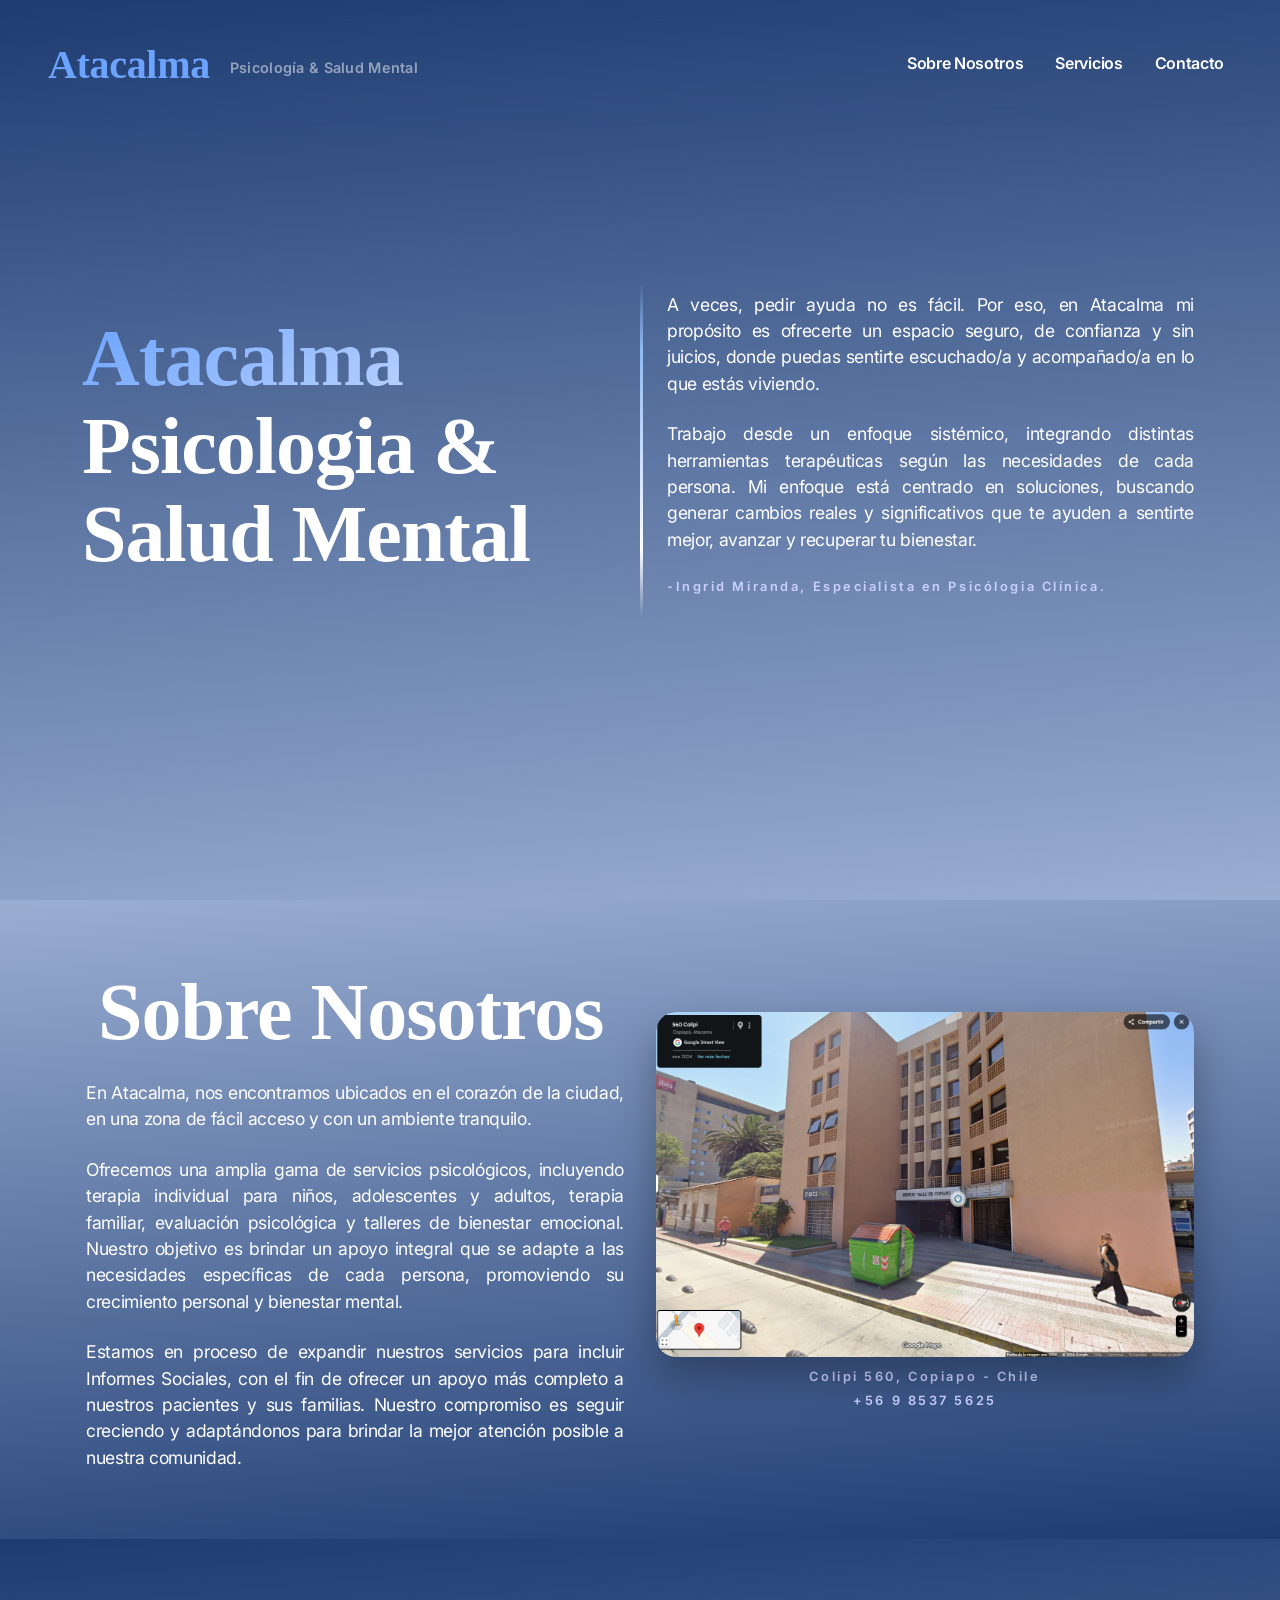
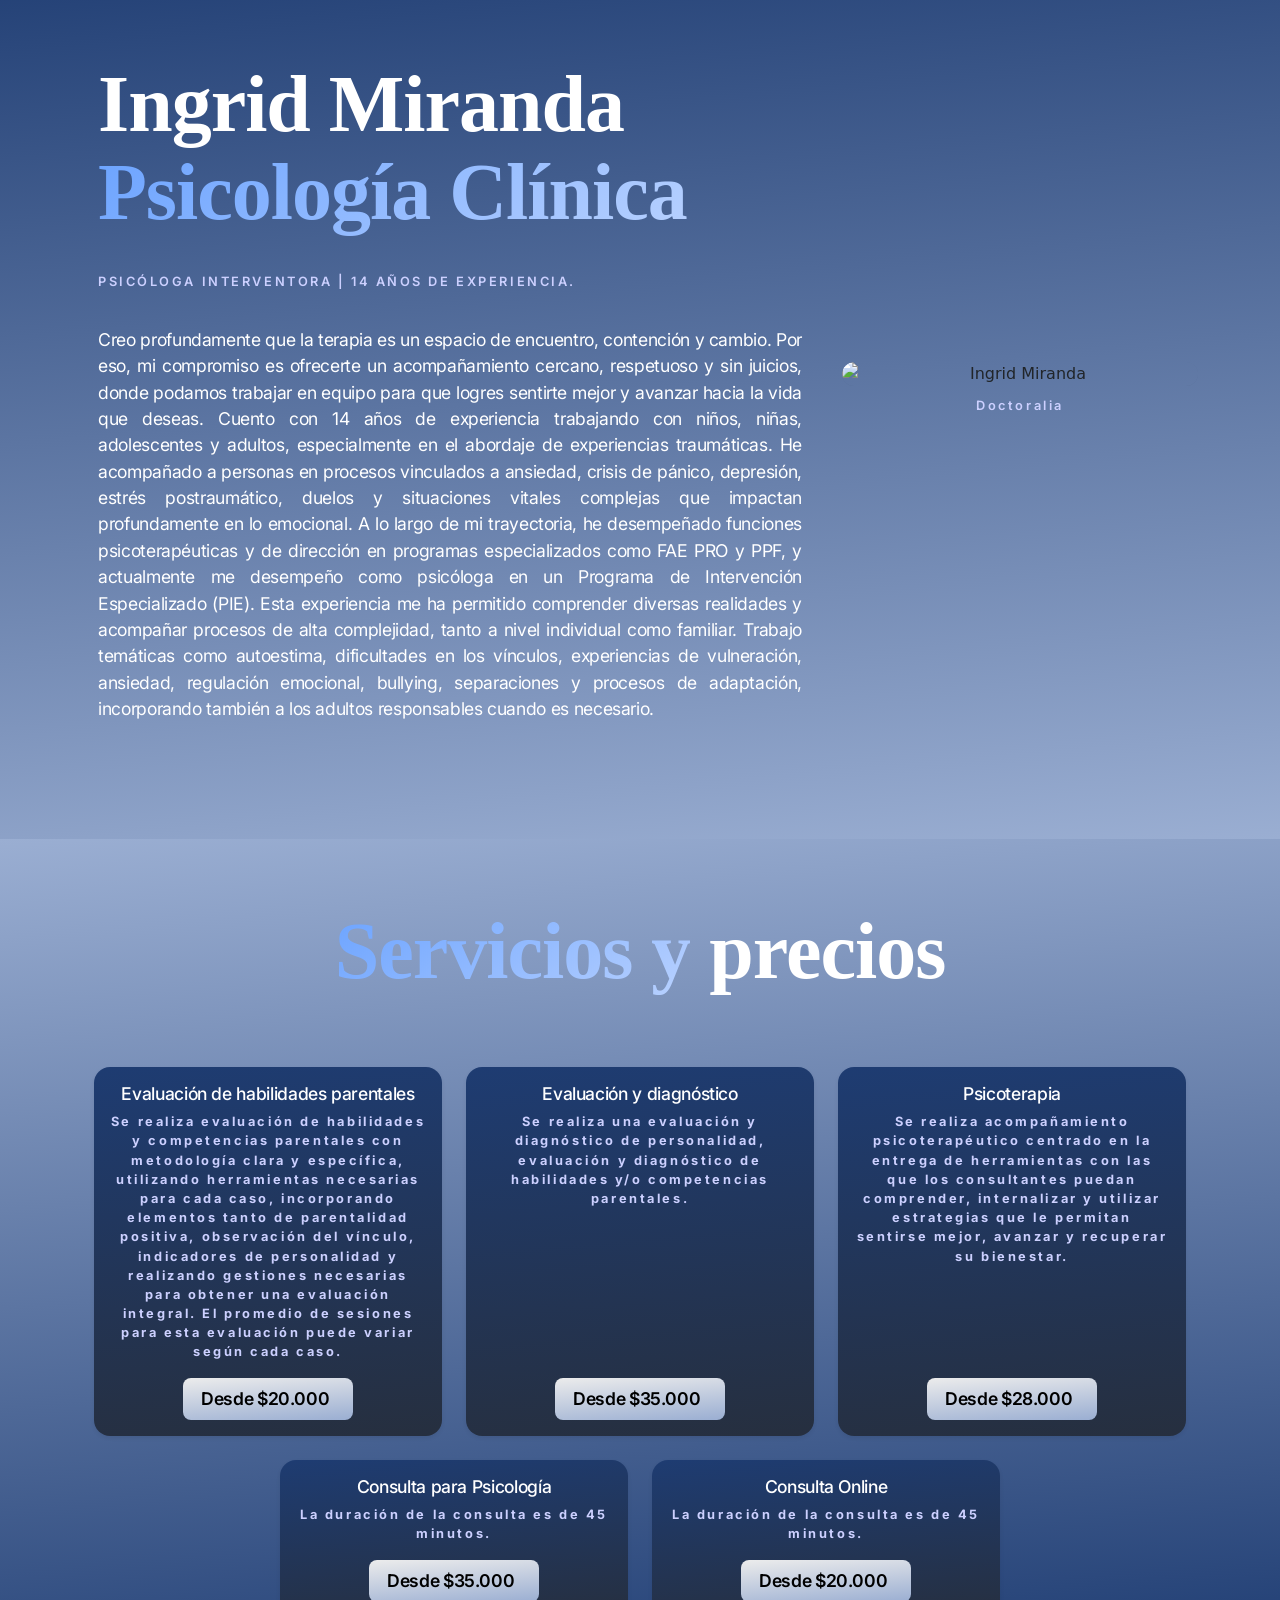
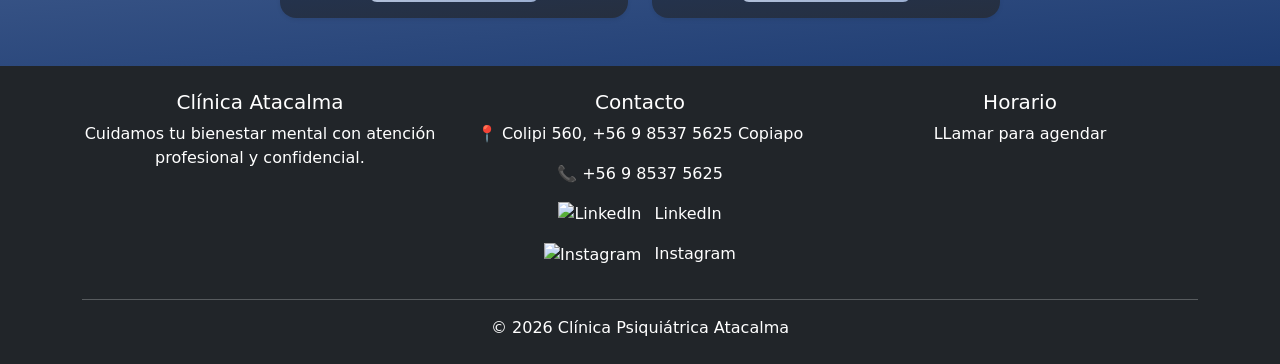
==== index.html @ 63f4000d "Conversion de cartas Las cartas se convirtieron a javascript(?)" ====
<!DOCTYPE html>
<html lang="es">
<head>
    <meta charset="UTF-8">
    <meta name="viewport" content="width=device-width, initial-scale=1.0">
    <title>Atacalma | Psicología & Informes Sociales</title> 

    <link href="https://fonts.googleapis.com/css2?family=Inter:wght@400;600&display=swap" rel="stylesheet">
    <link href="https://cdn.jsdelivr.net/npm/bootstrap@5.3.0/dist/css/bootstrap.min.css" rel="stylesheet">
    <link rel="stylesheet" href="assets/css/style.css">
    <link rel="icon" href="assets/img/snowflake_2744-fe0f.png" type="image/x-icon">

    <script defer src="https://cdn.jsdelivr.net/npm/bootstrap@5.3.8/dist/js/bootstrap.bundle.min.js" integrity="sha384-FKyoEForCGlyvwx9Hj09JcYn3nv7wiPVlz7YYwJrWVcXK/BmnVDxM+D2scQbITxI" crossorigin="anonymous"></script>
    <script defer src="assets/js/script.js"></script>

    <script defer src="assets/js/script_menu.js"></script>
    <script defer src="assets/js/script_cartas.js"></script>
    
</head>

<body id="fondo">

    <nav class="navbar navbar-expand-lg fondoAzulGradiente2 fixed-top">
        <a class="navbar-brand ps-5" href="#">Atacalma</a>
        <span class="navbar-text inter ps-1 text-white-50">Psicología & Salud Mental</span>
        
        <button class="me-2 navbar-toggler" type="button" id="menuToggle" aria-label="Toggle navigation">
            <span class="navbar-toggler-icon"></span>
        </button>
        
        <div class="collapse navbar-collapse" id="navbarNav">
            <ul class="navbar-nav ms-auto pe-5">
                <li class="nav-item">
                    <a class="nav-link ps-4" href="#sobre-nosotros">Sobre Nosotros</a>
                </li>
                <li class="nav-item">
                    <a class="nav-link ps-4" href="#servicios">Servicios</a>
                </li>
                <li class="nav-item">
                    <a class="nav-link ps-4" href="#Contacto">Contacto</a>
                </li>
            </ul>
        </div>
    </nav>

    <section class="pantalla1 fondoAzulGradiente1 py-5">
      <div class="container">
        <div class="row align-items-center justify-content-center">
          <div class="col-md-6 col-sm-12 text-md-start text-sm-center">
            <h1 class="titulo-principal text-white">
              <span>
                Atacalma
              </span>
                <br>Psicologia & <br>Salud Mental 
            </h1>
          </div>
          <div class="col-md-6 col-sm-12 text-white linea-gradiente border-white">

            <p class="descripcion  text-white text-justify p-1 mt-1">
              A veces, pedir ayuda no es fácil. Por eso, en Atacalma mi propósito es ofrecerte un espacio seguro, de confianza y sin juicios, donde puedas sentirte escuchado/a y acompañado/a en lo que estás viviendo. 
            </p>
            <p class="descripcion text-white text-justify p-1 mt-1">
              Trabajo desde un enfoque sistémico, integrando distintas herramientas terapéuticas según las necesidades de cada persona. Mi enfoque está centrado en soluciones, buscando generar cambios reales y significativos que te ayuden a sentirte mejor, avanzar y recuperar tu bienestar.
            </p> 
            <p class="subtitulo1 p-1 mt-1">-Ingrid Miranda, Especialista en Psicólogia Clínica.</p>
            
          </div>
        </div>
      </div>
    </section>

    <section class="pantalla2 py-5 fondoAzulGradiente3">
      <div class="container">
        <div class="row">

          <div class="col-md-6 col-sm-12 ">
            <div id="sobre-nosotros" class="titulo-principal text-white p-3 mt-1">
              Sobre Nosotros
            </div>
            <div class="">

              <p class="descripcion text-white  text-justify p-1 mt-1">
                En Atacalma, nos encontramos ubicados en el corazón de la ciudad, en una zona de fácil acceso y con un ambiente tranquilo. 
              </p>
              <p class="descripcion text-white text-justify p-1 mt-1">
                Ofrecemos una amplia gama de servicios psicológicos, incluyendo terapia individual para niños, adolescentes y adultos, terapia familiar, evaluación psicológica y talleres de bienestar emocional. Nuestro objetivo es brindar un apoyo integral que se adapte a las necesidades específicas de cada persona, promoviendo su crecimiento personal y bienestar mental.
              </p>
              <p class="descripcion text-white text-justify p-1 mt-1">
                Estamos en proceso de expandir nuestros servicios para incluir Informes Sociales, con el fin de ofrecer un apoyo más completo a nuestros pacientes y sus familias. Nuestro compromiso es seguir creciendo y adaptándonos para brindar la mejor atención posible a nuestra comunidad.
              </p>

            </div>
          </div>

          <div class="col-md-6 col-sm-12 text-center p-3 mt-5">
            <div class="foto-ubicacion">
              <a href="https://www.google.com/maps/place/Colipi+560,+Copiapo,+Chile/@-27.3662038,-70.3314192,17z/data=!3m1!4b1!4m5!3m4!1s0x967d9c8e7a9c9f5:0x6e7a2b8c8e7a9c9f5!8m2!3d-27.3662038!4d-70.3292305" target="_blank">
                <img src="assets/img/colipi 560.png"alt="Ubicacion" class="imagen-perfil">
              </a>
            </div>
            <a class="subtitulo1 mt-1 text-center col-md-12 col-sm-12 link1" href="https://www.google.com/maps/place/Colipi+560,+Copiapo,+Chile/@-27.3662038,-70.3314192,17z/data=!3m1!4b1!4m5!3m4!1s0x967d9c8e7a9c9f5:0x6e7a2b8c8e7a9c9f5!8m2!3d-27.3662038!4d-70.3292305" target="_blank">
              Colipi 560, Copiapo - Chile <span> 
                <br> +56 9 8537 5625
              </span> 
            </a>
          </div>

      </div>
    </section>

    <section class="pantalla1 fondoAzulGradiente1"> 
      <div class="container">
        <div class="row align-items-center"> 
          <div class="col-md-8 col-sm-12 text-white">
          <div class="titulo-principal p-3 mt-1">Ingrid Miranda <br> 
            <span>
              Psicología Clínica
            </span>
          </div>
          <div class="p-3 mt-1 subtitulo1 text-center text-md-start ">
            PSICÓLOGA INTERVENTORA | 14 AÑOS DE EXPERIENCIA.
          </div>
          <div class="descripcion p-3 mt-1">
            Creo profundamente que la terapia es un espacio de encuentro, contención y cambio. Por eso, mi compromiso es ofrecerte un acompañamiento cercano, respetuoso y sin juicios, donde podamos trabajar en equipo para que logres sentirte mejor y avanzar hacia la vida que deseas. Cuento con 14 años de experiencia trabajando con niños, niñas, adolescentes y adultos, especialmente en el abordaje de experiencias traumáticas. He acompañado a personas en procesos vinculados a ansiedad, crisis de pánico, depresión, estrés postraumático, duelos y situaciones vitales complejas que impactan profundamente en lo emocional. A lo largo de mi trayectoria, he desempeñado funciones psicoterapéuticas y de dirección en programas especializados como FAE PRO y PPF, y actualmente me desempeño como psicóloga en un Programa de Intervención Especializado (PIE). Esta experiencia me ha permitido comprender diversas realidades y acompañar procesos de alta complejidad, tanto a nivel individual como familiar. Trabajo temáticas como autoestima, dificultades en los vínculos, experiencias de vulneración, ansiedad, regulación emocional, bullying, separaciones y procesos de adaptación, incorporando también a los adultos responsables cuando es necesario.
          </div>
          </div>
          <div class="col-md-4 text-center">
            <div class="contenedor-perfil">
              <img src="https://s3.sa-east-1.amazonaws.com/doctoralia.cl/doctor/b41c29/b41c297869245422b85db57504081c59_large.jpg"alt="Ingrid Miranda" class="imagen-perfil">
              <div class="capa-texto">
              <p>Ps. Ingrid de los Angeles Miranda Araya </p>
              </div> 
            </div>
            <a class="subtitulo1 mt-1 text-center col-md-12 col-sm-12 link1" href="https://www.doctoralia.cl/ingrid-de-los-angeles-miranda-araya/psicologo/copiapo#news-section" target="_blank">
              Doctoralia <br>
            </a>

          </div>
        </div>
      </div>
    </section>

    <section class="pantalla2 fondoAzulGradiente3 py-5" id="servicios">
      <div class="container">
        <div class="row align-items-center justify-content-center">
          <div class="col-md-8">
            <h1 class="titulo-principal text-white text-center p-3 mt-1">
              <span>Servicios y </span> precios
            </h1>
          </div>
          
          <div class="row g-4 justify-content-center" id="contenedor-servicios">
              </div>

        </div>
      </div>
    </section>

    <footer class="bg-dark text-white py-4" id="Contacto">
        <div class="container text-center">
            <section class="row">

                <article class="col-md-4">
                    <h5>Clínica Atacalma</h5>
                    <p>Cuidamos tu bienestar mental con atención profesional y confidencial.</p>
                </article>

                <article class="col-md-4">
                    <h5>Contacto</h5>
                    <p>📍 Colipi 560, +56 9 8537 5625 Copiapo</p>
                    <p>📞 +56 9 8537 5625</p>
                    <p>
                      <a href="https://www.linkedin.com/in/ingrid-de-los-angeles-miranda-araya-99643632" target="_blank" style="text-decoration: none; color: white">
                          <img src="https://cdn-icons-png.flaticon.com/512/174/174857.png" alt="LinkedIn" width="20" height="20" class="me-2">
                        LinkedIn
                      </a>
                    </p>
                    <p>
                      <a href="https://www.instagram.com/atacalmasaludmental" target="_blank" style="text-decoration: none; color: white">
                          <img src="https://cdn-icons-png.flaticon.com/512/2111/2111463.png" alt="Instagram" width="20" height="20" class="me-2">
                        Instagram
                      </a>
                    </p>

                </article>

                <article class="col-md-4">
                    <h5>Horario</h5>
                    <p>LLamar para agendar</p>
                    
                </article>

            </section>

            <hr class="border-light">

            <section class="text-center">
                <p class="mb-0">&copy; 2026 Clínica Psiquiátrica Atacalma</p>
            </section>

        </div>
    </footer>
</body>
</html>
---- assets/css/style.css ----
/* ========================================================================== */
/* 1. SECCIONES PRINCIPALES                                                      */
/* ========================================================================== */
.pantalla1 {
    align-items: center;
    background-attachment: scroll; /* Cambia a scroll para que el fondo no quede fijo en móviles */
    background-position: center;
    background-size: cover;
    display: flex;
    justify-content: center;
    min-height: 100vh;
    padding: 0;
    position: relative;
    width: 100%;
}

.pantalla2 {
    align-items: normal;
    background-attachment: scroll; /* Cambia a scroll para que el fondo no quede fijo en móviles */
    background-position: center;
    background-size: cover;
    display: flex;
    height: auto;
    justify-content: center;
    padding: 0;
    position: relative;
    width: 100%;
}

body {
    margin: 0;
    width: 100%;
}

#fondo {
    background: linear-gradient(175deg, #1e3c72 0%, #9aaed2 100%) !important;
}

.inter {
    font-family: 'Inter', sans-serif;
}

.fondoAzulGradiente1 {
    background: linear-gradient(175deg, #1e3c72 0%, #9aaed2 100%) !important;
}

.fondoAzulGradiente2 {
    background-color: transparent !important;
    backdrop-filter: blur(10px);
}

.fondoAzulGradiente3 {
    background: linear-gradient(175deg, #9aaed2 0%, #1e3c72 100%) !important;
}

/* ========================================================================== */
/* 2. BARRA DE NAVEGACIÓN                                                        */
/* ========================================================================== */
.navbar {
    font-family: 'Inter', sans-serif;
    font-weight: 600; /* Para que se vea con ese grosor de la foto */
    letter-spacing: -0.02em;
    padding-bottom: 30px !important;
    padding-top: 30px !important;
    transition: all 0.3s ease;
}

/* Esta clase hará que la sombra aparezca */
.shadow-scroll {
    box-shadow: 0px 1px 2px 0px rgba(191, 191, 191, 0.692);
    left: 0;
    padding-bottom: 20px !important; /* Opcional: que se encoja un poquito al bajar */
    padding-top: 20px !important;
    right: 0;
    width: 100%;
}

/* 1. Cambia el color del nombre de la página (Brand) */
.navbar-brand {
    color: #6ba3ff !important; /* Un amarillo dorado, por ejemplo */
    font-family: "Playfair Display", serif !important;
    font-size: 2.5rem !important;
    font-weight: bold !important;
    margin-bottom: 0;
    padding-bottom: 0;
}

.navbar-text {
    font-size: 0.9rem; /* Ajustamos el tamaño para que no compita con el logo */
    letter-spacing: 0.02em;
    margin-top: 10px; /* Opcional: un poquito de margen arriba si Atacalma es muy alta */
}

/* 2. Cambia el color de los enlaces del menú */
.navbar .nav-link {
    color: #ffffff !important; /* Blanco */
}

/* 3. ¡Extra! Cambia el color cuando pasas el mouse (Hover) */
.navbar .nav-link:hover {
    color: #ccd0ff !important;
    text-decoration: underline;
}

/* ========================================================================== */
/* 3. TIPOGRAFÍA Y TEXTOS                                                     */
/* ========================================================================== */
.subtitulo1 {
    border-radius: 8px;
    color: #ccd0ff;
    font-family: 'Inter', sans-serif;
    font-size: 0.8rem;
    font-weight: 600; /* Para que se vea con ese grosor de la foto */
    letter-spacing: 0.2em;
}

.subtitulo2 {
    border-radius: 8px;
    color: #333333;
    font-family: 'Inter', sans-serif;
    font-size: 0.8rem;
    font-weight: 600; /* Para que se vea con ese grosor de la foto */
    hyphens: auto;
    letter-spacing: -0.02em;
    margin-bottom: 10px;
}

.titulo-principal {
    border-radius: 8px;
    font-family: 'Playfair Display', serif; /* Una letra con "patitas" (Serif) elegante */
    font-size: 5rem;
    font-weight: 700;
    letter-spacing: -1px;
    line-height: 1.1;
}

.titulo-principal span {
    background: linear-gradient(145deg, #6ba3ff 0%, #b8d1ff 100%);
    -webkit-background-clip: text;
    background-clip: text;
    color: transparent;
    display: inline-block;
}

.titulo1 {
    color: #1e3c72;
    font-family: 'Playfair Display', serif;
    font-size: 3rem;
    font-weight: 700;
    text-align: center;
}

.descripcion {
    border-radius: 8px;
    font-family: 'Inter', sans-serif;
    font-size: 1.1rem;
    hyphens: auto;
    letter-spacing: -0.02em;
    max-width: 800px; /* Para que el texto no se estire demasiado */
    text-align: justify;
}

/* ========================================================================== */
/* 4. BOTONES                                                                    */
/* ========================================================================== */
.btn-primario {
    background-color: #00adef !important;
    border: none !important;
    border-radius: 8px !important;
    color: white !important;
    font-family: 'Inter', sans-serif;
    font-weight: 600 !important;
    padding: 12px 30px !important;
}

.btn-contorno {
    background: transparent !important;
    border: 2px solid #00adef !important;
    border-radius: 8px !important;
    color: white !important;
    font-family: 'Inter', sans-serif;
    padding: 10px 30px !important;
}

/* ========================================================================== */
/* 5. TARJETA / PERFIL DE IMAGEN                                                  */
/* ========================================================================== */
/* Para el efecto de la imagen de perfil */
/* 1. El contenedor debe ser relativo y del mismo tamaño que la imagen */
.contenedor-perfil {
    border-radius: 20px; /* Debe coincidir con el redondeado de tu imagen-perfil */
    display: inline-block; /* Para que la caja no sea más ancha que la foto */
    margin: 0 auto; /* Centra el contenedor en la columna */
    max-width: 100%; /* Ajusta este valor al tamaño que quieras que tenga la foto */
    overflow: hidden;
    position: relative;
    width: 100%;
}

.foto-ubicacion {
    border-radius: 20px; /* Debe coincidir con el redondeado de tu imagen-perfil */
    box-shadow: 0 20px 40px rgba(0, 0, 0, 0.3);
    display: inline-block; /* Para que la caja no sea más ancha que la foto */
    margin: 0 auto; /* Centra el contenedor en la columna */
    max-width: 100%; /* Ajusta este valor al tamaño que quieras que tenga la foto */
    overflow: hidden;
    position: relative;
    width: 100%;
}

/* 3. La imagen con bordes redondeados */
.imagen-perfil {
    border-radius: 20px;
    box-shadow: 0 20px 40px rgba(0, 0, 0, 0.3);
    display: block;
    max-height: 100%; /* Ajusta al tamaño de la columna */
    max-width: 100%; /* Ajusta al tamaño de la columna */
    transition: transform 0.5s ease; /* Opcional: para un efecto de zoom */
}

/* 2. La capa del texto (oscura y centrada) */
.capa-texto {
    align-items: center;
    background: rgba(30, 60, 114, 0.8); /* Un azul que combine con tu degradado */
    box-sizing: border-box;
    color: white;
    display: flex;
    justify-content: center;
    left: 0;
    max-height: 100%;
    max-width: 100%;
    opacity: 0; /* Empieza invisible */
    padding: 30px;
    position: absolute;
    text-align: center;
    top: 0;
    transition: opacity 0.3s ease; /* Hace que aparezca suavemente */
}

/* 3. ¡EL MOMENTO DEL HOVER! */
.contenedor-perfil:hover .capa-texto {
    opacity: 1; /* Se vuelve visible al pasar el mouse */
}

/* Opcional: que la imagen se agrande un poquito al tocarla */
.contenedor-perfil:hover .imagen-perfil {
    transform: scale(1.1);
}

/* ========================================================================== */
/* 6. LÍNEAS Y DETALLES DECORATIVOS                                              */
/* ========================================================================== */
/* Personalizamos la barra vertical linea 54 */
.border-start {
    border-left: 2px solid rgba(255, 255, 255, 0.5) !important; /* Esto controla que la línea no sea tan alta como toda la sección */
    margin-bottom: 10px; /* Añadimos un margen arriba y abajo para que no toque los bordes del texto */
    margin-top: 10px;
}

.linea-gradiente {
    border-left: none;
}

/* ========================================================================== */
/* 7. ESTILOS RESPONSIVOS - TABLET / DESKTOP                                     */
/* ========================================================================== */
@media (min-width: 768px) {
    /* 2. Aplicamos el degradado como fuente de la imagen del borde */
    .linea-gradiente {
        border-image-source: linear-gradient(to bottom, transparent 0%, #8ebaf3 20%, #ffffff 80%, transparent 100%);
        border-image-slice: 1; /* 3. Esto es obligatorio para que el degradado se vea */
        border-left: 3px solid;
        padding-left: 20px; /* Espacio entre la línea y el párrafo */
    }
}

.navbar-toggler-icon {
    filter: invert(1);
}

/* ========================================================================== */
/* 8. ESTILOS RESPONSIVOS - MÓVILES                                              */
/* ========================================================================== */
@media (max-width: 768px) {
    body {
        padding-top: 110px; /* Más espacio para navbar si se agranda en móvil */
    }

    .contenedor-perfil {
        margin-bottom: 30px;
        width: 100%;
    }

    .descripcion {
        border-radius: 8px;
        font-family: 'Inter', sans-serif;
        padding: 20px;
    }

    .navbar-brand {
        padding-left: 1rem !important; /* Reduce aún más el logo en móviles */
    }

    .navbar-nav {
        text-align: center;
    }

    .navbar-text {
        display: none; /* Oculta el texto del navbar en móviles para más espacio */
    }

    .pantalla1 {
        align-items: stretch;
        display: flex;
        flex-direction: column; /* Apila contenido en vertical en móviles */
        min-height: auto; /* Quita el alto fijo para que el contenido se adapte */
        padding: 0;
    }

    .titulo-principal {
        font-size: 4.5rem; /* Reduce el tamaño del título principal en móviles */
        line-height: 1.2;
        text-align: center;
    }

    .link1 {
        text-decoration: underline !important; /* Forzamos el subrayado */
        text-underline-offset: 2px; /* Opcional: separa un poquito la línea del texto para que se vea más limpio */
    }
}

#sobre-nosotros {
    scroll-margin-top: 30vh;
}

#servicios {
    scroll-margin-top: 10vh;
}

.card {
    background: linear-gradient(175deg, #1e3c72 0%, #262f3f 100%) !important;
}

.preciofondo {
    background: linear-gradient(175deg, #ececec 0%, #9aaed2 100%) !important;
    border: none !important;
    border-radius: 8px !important;
    color: rgb(0, 0, 0) !important;
    font-family: 'Inter', sans-serif;
    font-weight: 600 !important;
    height: auto;
    padding: 8px 18px !important;
    width: 170px;
}

.link1 {
    color: #ccd0ff; /* O el color que prefieras para tus subtítulos */
    text-decoration: none; /* Esto quita la línea de abajo */
    transition: 0.3s;
}

.link1:hover {
    color: #ffffff; /* Se ilumina cuando pasas el mouse */
    text-decoration: underline; /* Aparece la línea solo al tocarlo */
}
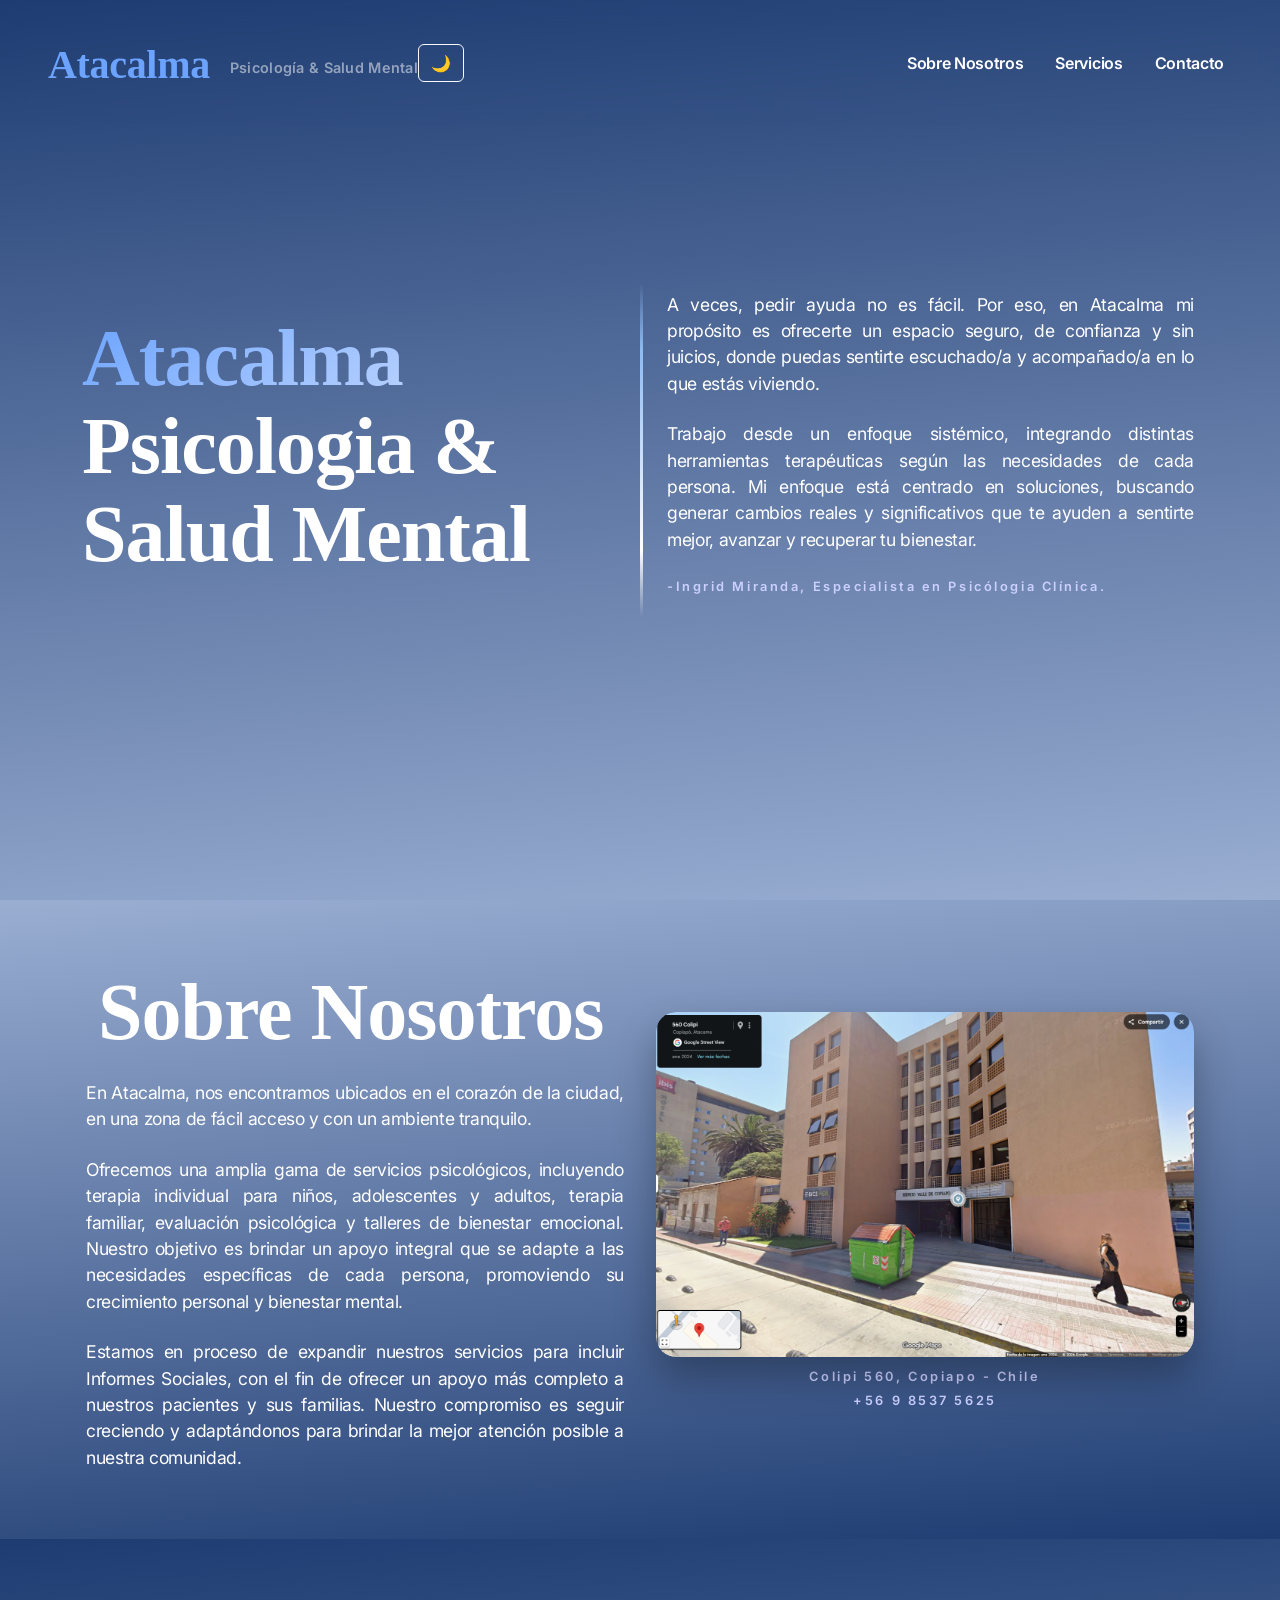
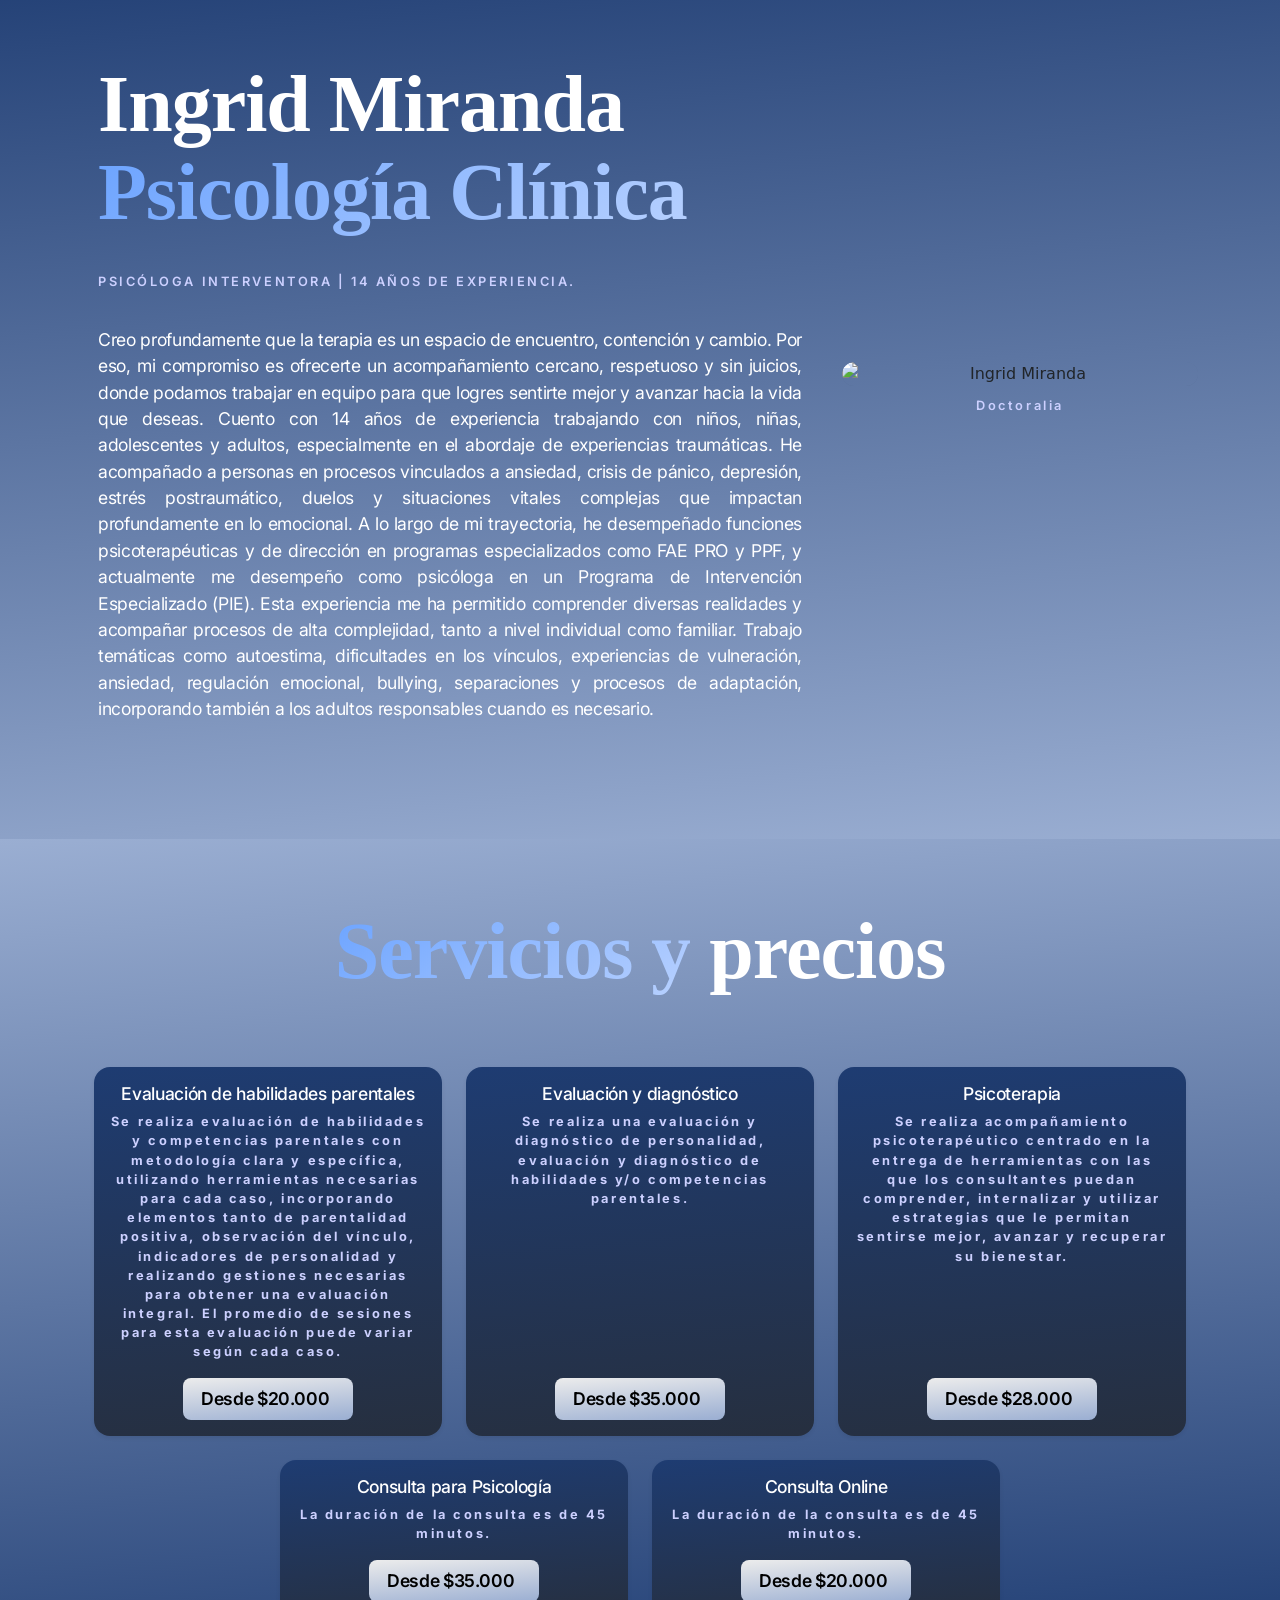
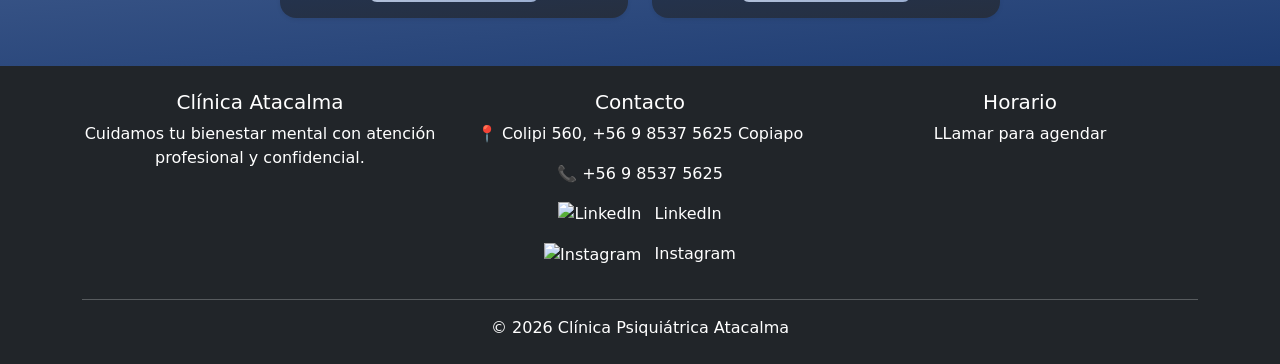
==== commit 36500a17: "Se añadio el modo oscuro Se añadio el modo oscuro agregando un boton en el header, hay que ordenarlo" ====
--- a/index.html
+++ b/index.html
@@ -15,7 +15,7 @@
 
     <script defer src="assets/js/script_menu.js"></script>
     <script defer src="assets/js/script_cartas.js"></script>
-    
+    <script defer src="assets/js/script_tema.js"></script>
 </head>
 
 <body id="fondo">
@@ -24,6 +24,10 @@
         <a class="navbar-brand ps-5" href="#">Atacalma</a>
         <span class="navbar-text inter ps-1 text-white-50">Psicología & Salud Mental</span>
         
+        <button id="themeToggle" class="btn btn-outline-light ms-auto me-2" aria-label="Cambiar modo de color">
+            <span id="themeIcon">🌙</span>
+        </button>
+
         <button class="me-2 navbar-toggler" type="button" id="menuToggle" aria-label="Toggle navigation">
             <span class="navbar-toggler-icon"></span>
         </button>
--- a/assets/css/style.css
+++ b/assets/css/style.css
@@ -364,5 +364,31 @@
     text-decoration: underline; /* Aparece la línea solo al tocarlo */
 }
 
-
-
+/* ==========================================
+   AJUSTES ESPECÍFICOS PARA MODO OSCURO
+   ========================================== */
+
+/* 1. El fondo principal del sitio (id="fondo") */
+body.dark-mode #fondo {
+    /* Cambiamos a un gradiente de azul medianoche a gris oscuro */
+    background: linear-gradient(175deg, #0f172a 0%, #1e293b 100%) !important;
+}
+
+/* 2. El primer gradiente secundario */
+body.dark-mode .fondoAzulGradiente1 {
+    background: linear-gradient(175deg, #0f172a 0%, #1e293b 100%) !important;
+}
+
+/* 3. La barra de navegación (Navbar)
+   Como es transparente, le añadimos un fondo oscuro sutil con opacidad (rgba) 
+   para que los textos sigan siendo legibles cuando hagas scroll sobre el contenido */
+body.dark-mode .fondoAzulGradiente2 {
+    background-color: rgba(15, 23, 42, 0.75) !important;
+    backdrop-filter: blur(10px);
+}
+
+/* 4. El gradiente invertido (Sección de Servicios y precios) */
+body.dark-mode .fondoAzulGradiente3 {
+    /* Invertimos los mismos tonos oscuros para mantener la coherencia */
+    background: linear-gradient(175deg, #1e293b 0%, #0f172a 100%) !important;
+}
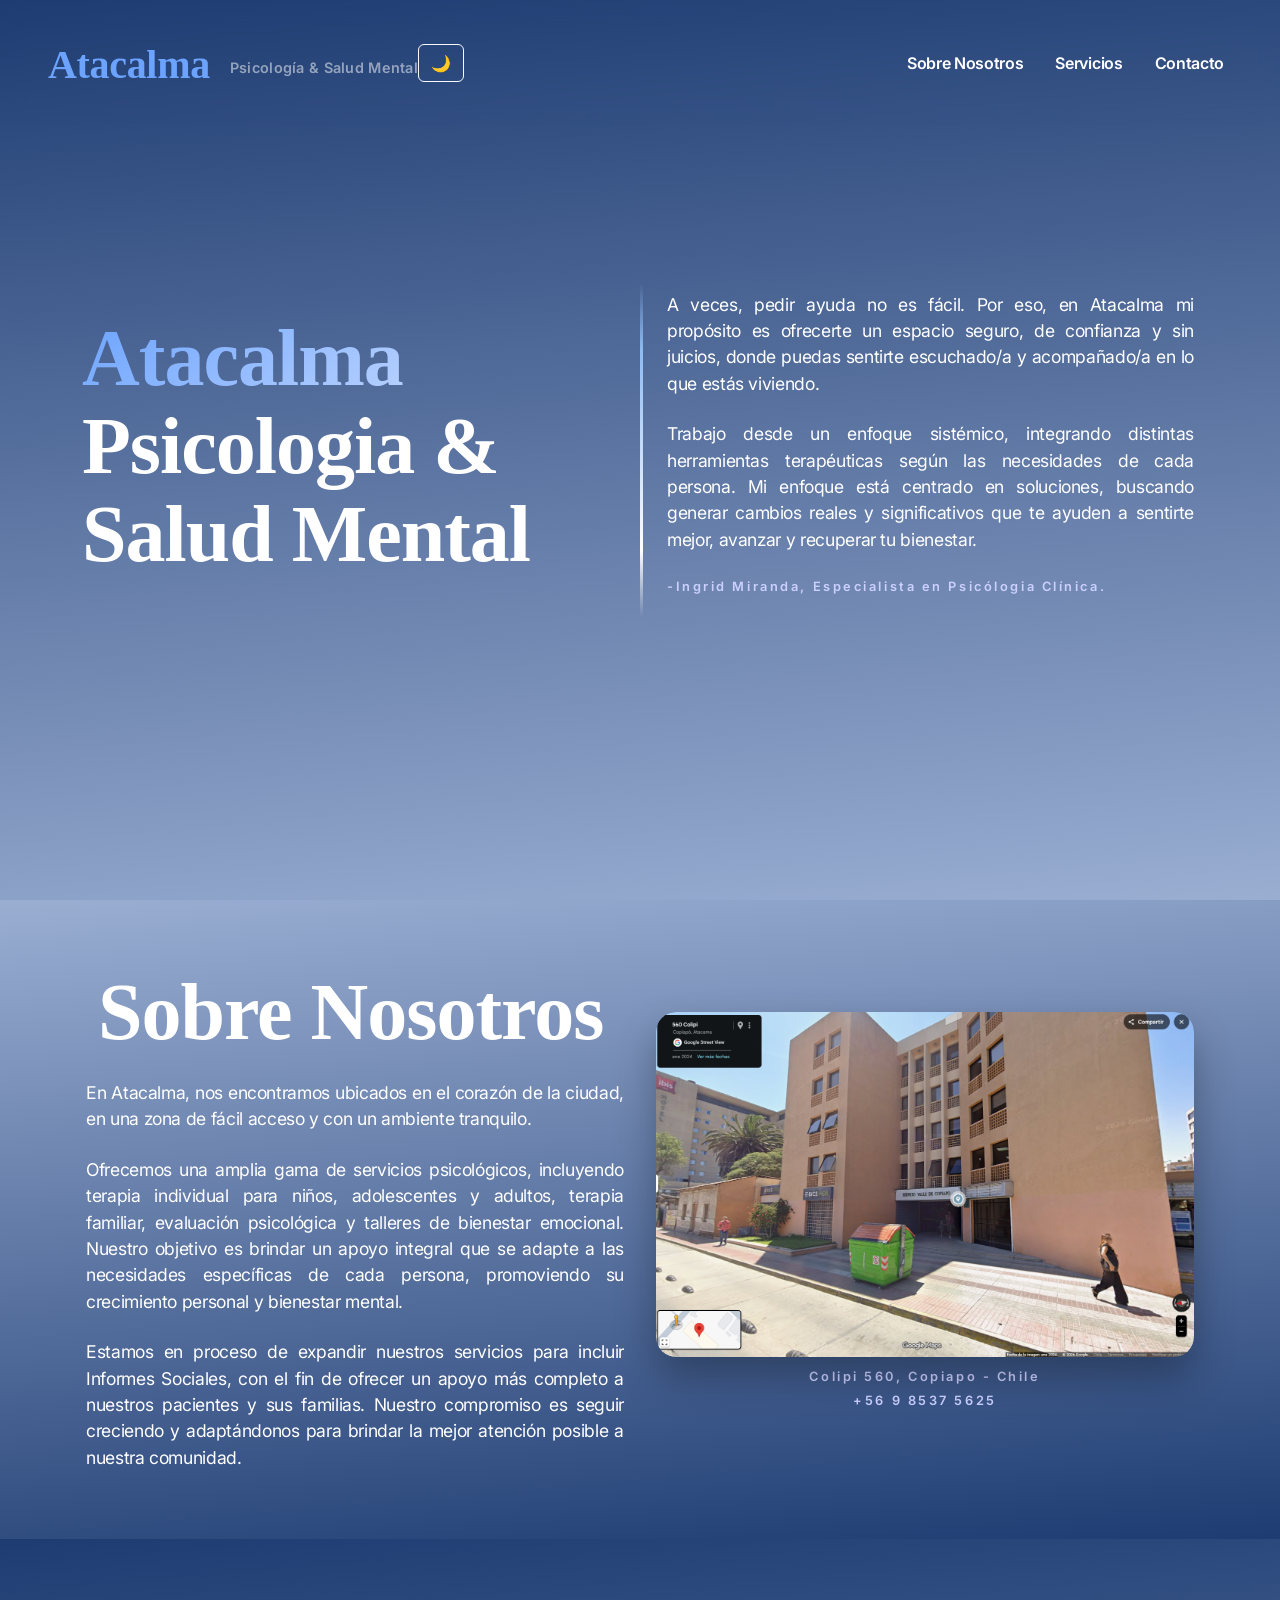
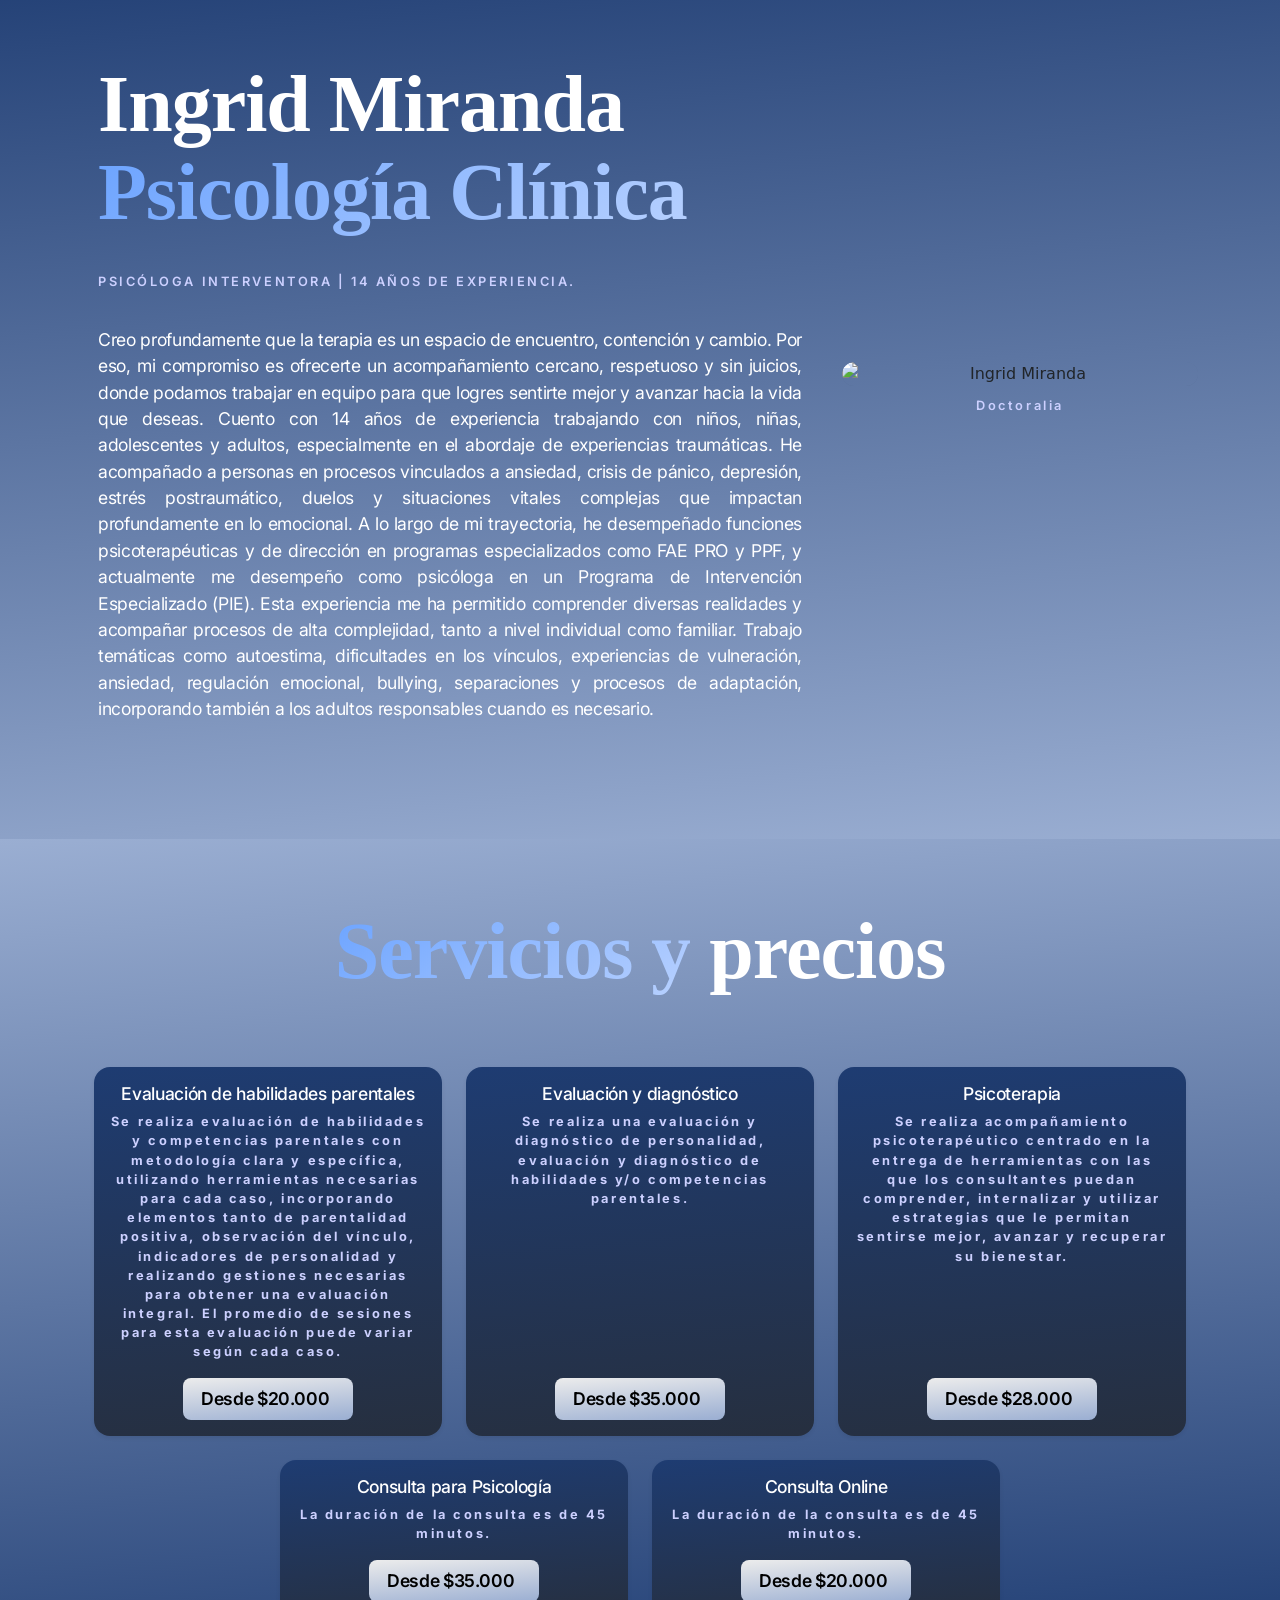
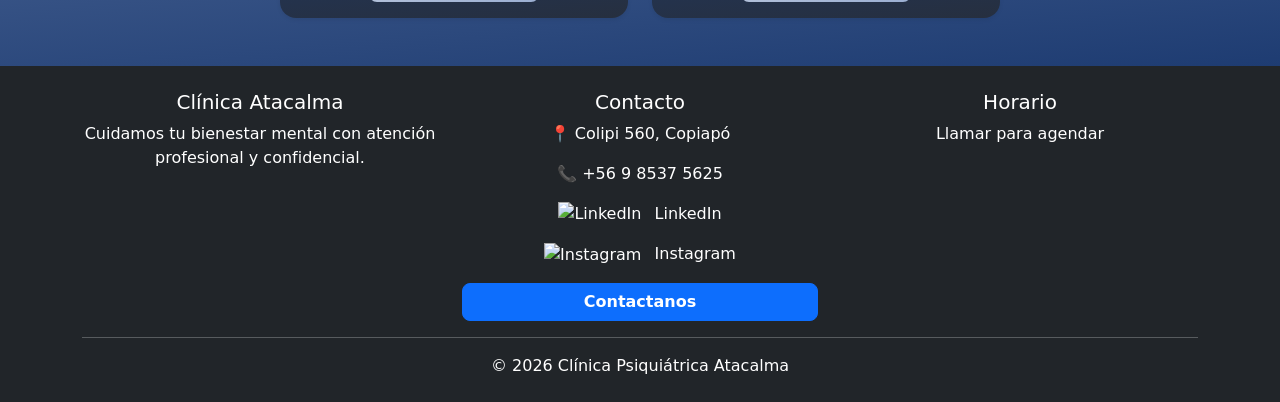
==== commit ed611614: "Se agrego formulario para contacto Se creo un boton en contactos que muestra una ventana para ingres" ====
--- a/index.html
+++ b/index.html
@@ -16,6 +16,7 @@
     <script defer src="assets/js/script_menu.js"></script>
     <script defer src="assets/js/script_cartas.js"></script>
     <script defer src="assets/js/script_tema.js"></script>
+    <script defer src="assets/js/script_contacto_ventana.js"></script>
 </head>
 
 <body id="fondo">
@@ -171,27 +172,28 @@
 
                 <article class="col-md-4">
                     <h5>Contacto</h5>
-                    <p>📍 Colipi 560, +56 9 8537 5625 Copiapo</p>
+                    <p>📍 Colipi 560, Copiapó</p>
                     <p>📞 +56 9 8537 5625</p>
                     <p>
-                      <a href="https://www.linkedin.com/in/ingrid-de-los-angeles-miranda-araya-99643632" target="_blank" style="text-decoration: none; color: white">
-                          <img src="https://cdn-icons-png.flaticon.com/512/174/174857.png" alt="LinkedIn" width="20" height="20" class="me-2">
-                        LinkedIn
-                      </a>
+                        <a href="https://www.linkedin.com/in/ingrid-de-los-angeles-miranda-araya-99643632" target="_blank" style="text-decoration: none; color: white">
+                            <img src="https://cdn-icons-png.flaticon.com/512/174/174857.png" alt="LinkedIn" width="20" height="20" class="me-2">
+                            LinkedIn
+                        </a>
                     </p>
-                    <p>
-                      <a href="https://www.instagram.com/atacalmasaludmental" target="_blank" style="text-decoration: none; color: white">
-                          <img src="https://cdn-icons-png.flaticon.com/512/2111/2111463.png" alt="Instagram" width="20" height="20" class="me-2">
-                        Instagram
-                      </a>
+                    <p class="mb-3"> <a href="https://www.instagram.com/atacalmasaludmental" target="_blank" style="text-decoration: none; color: white">
+                            <img src="https://cdn-icons-png.flaticon.com/512/2111/2111463.png" alt="Instagram" width="20" height="20" class="me-2">
+                            Instagram
+                        </a>
                     </p>
 
+                    <button id="btnAbrirContacto" class="btn btn-primary w-100 rounded-3 fw-bold">
+                        Contactanos
+                    </button>
                 </article>
 
                 <article class="col-md-4">
                     <h5>Horario</h5>
-                    <p>LLamar para agendar</p>
-                    
+                    <p>Llamar para agendar</p>
                 </article>
 
             </section>
@@ -201,8 +203,6 @@
             <section class="text-center">
                 <p class="mb-0">&copy; 2026 Clínica Psiquiátrica Atacalma</p>
             </section>
-
-        </div>
-    </footer>
-</body>
+        </div>
+    </footer></body>
 </html>
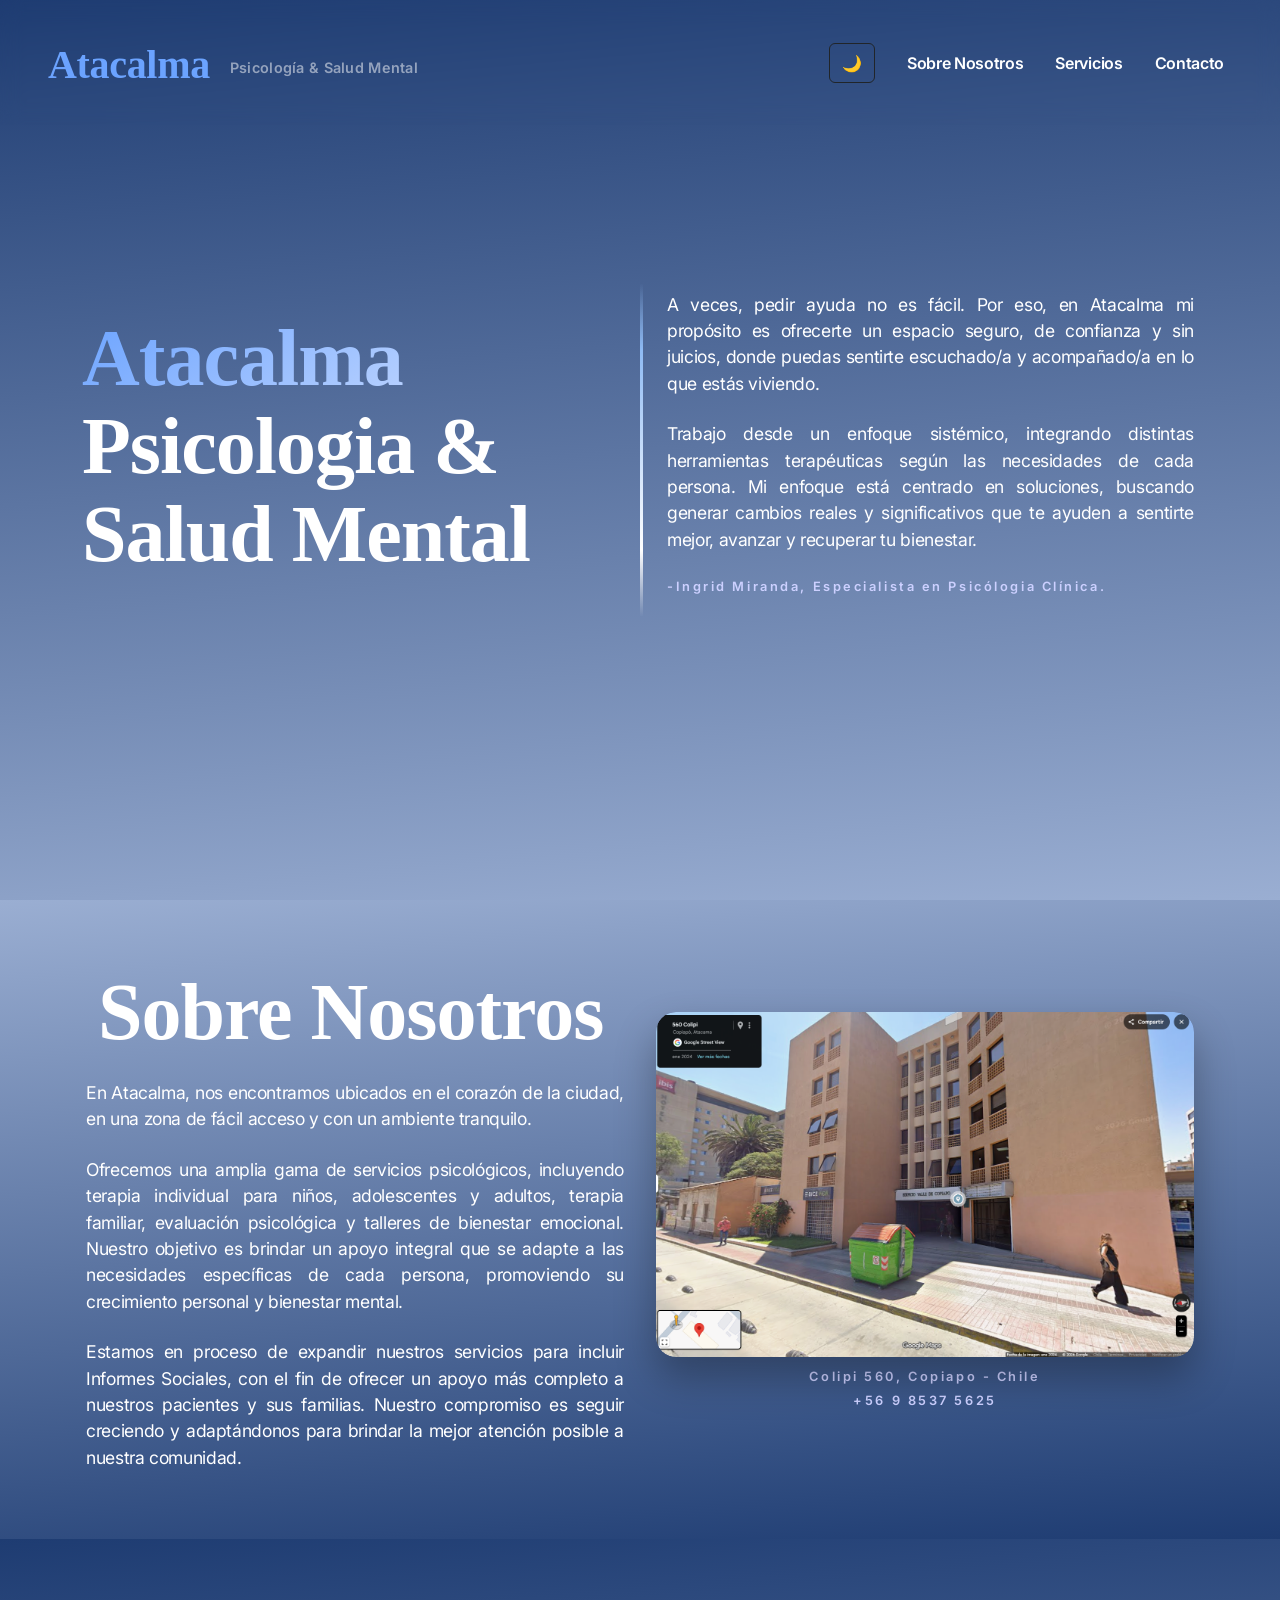
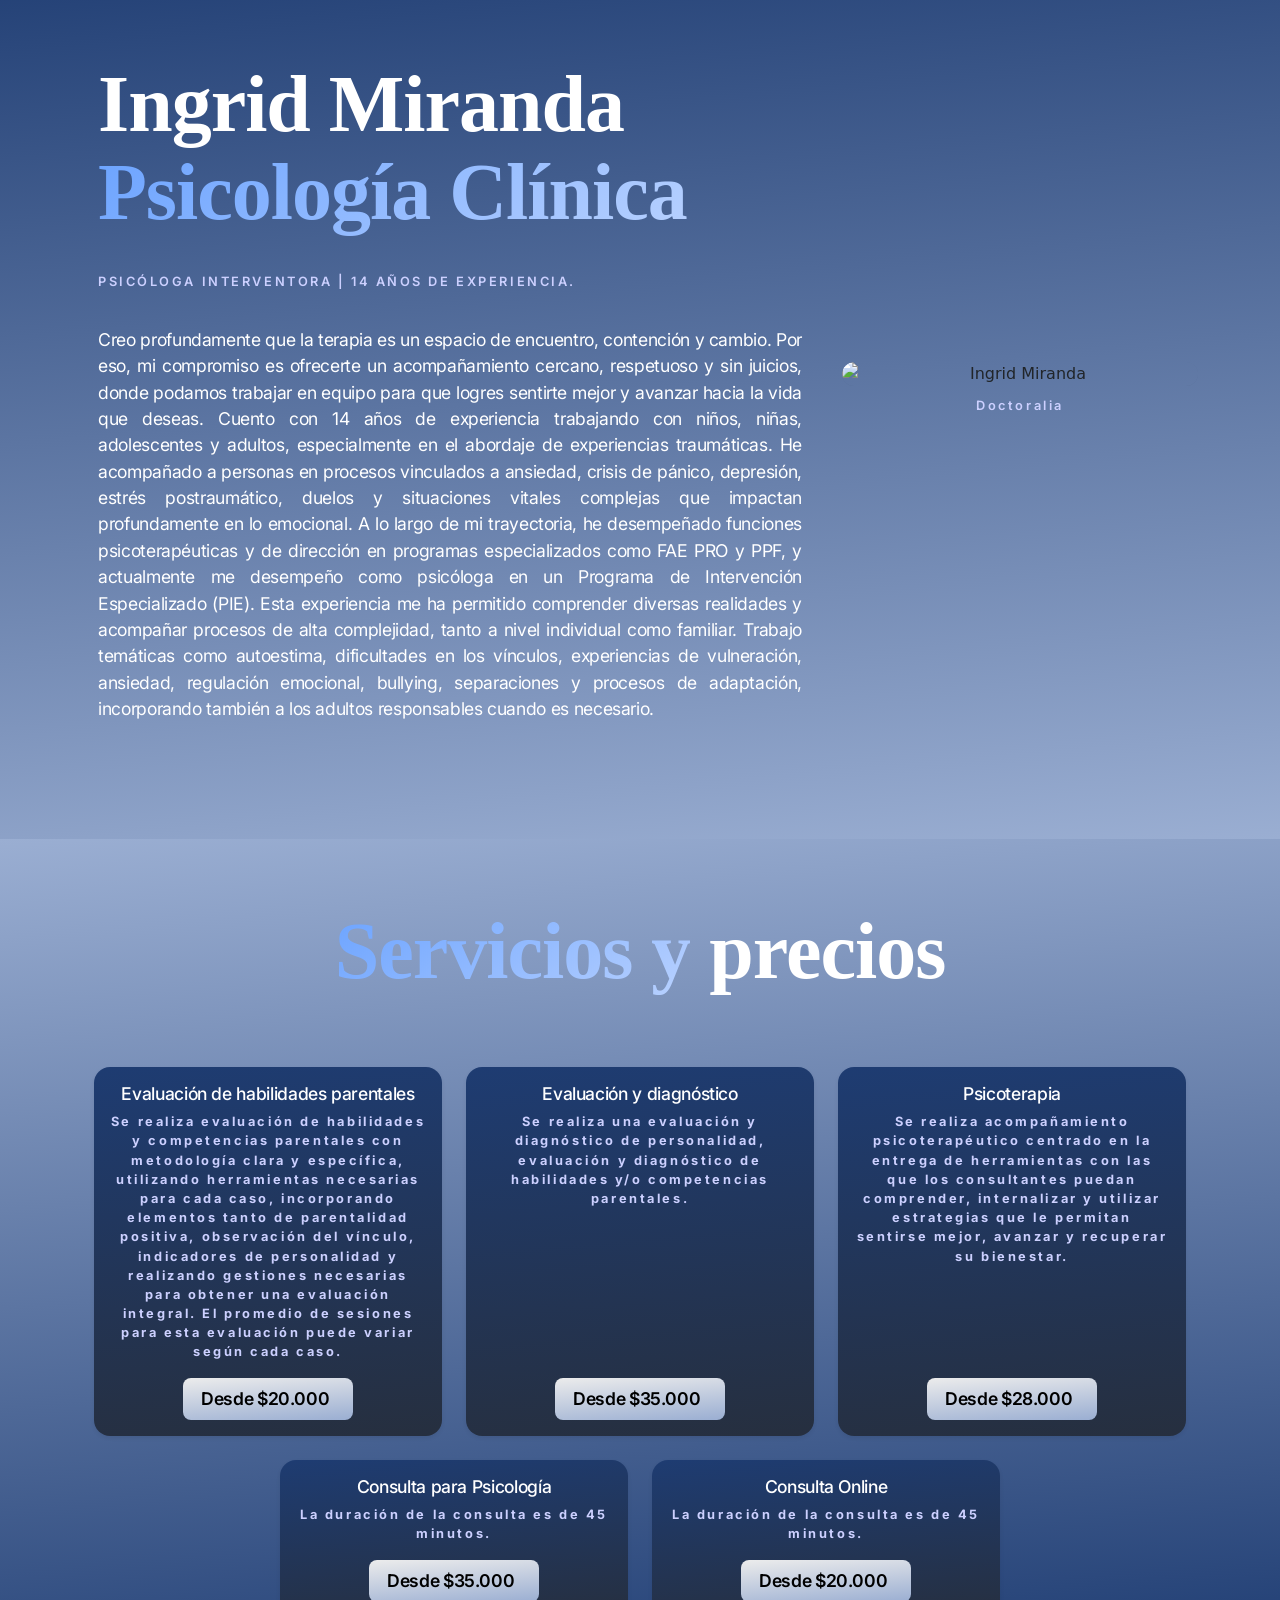
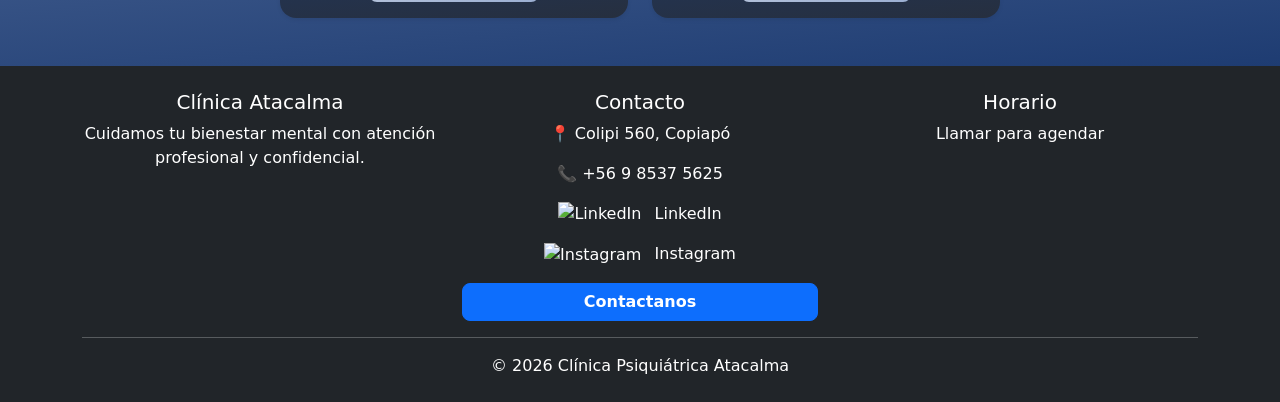
==== commit 0efdf196: "Move theme toggle into collapsible navbar Relocate the theme toggle button into the .navbar-collapse" ====
--- a/index.html
+++ b/index.html
@@ -24,17 +24,19 @@
     <nav class="navbar navbar-expand-lg fondoAzulGradiente2 fixed-top">
         <a class="navbar-brand ps-5" href="#">Atacalma</a>
         <span class="navbar-text inter ps-1 text-white-50">Psicología & Salud Mental</span>
-        
-        <button id="themeToggle" class="btn btn-outline-light ms-auto me-2" aria-label="Cambiar modo de color">
-            <span id="themeIcon">🌙</span>
-        </button>
 
         <button class="me-2 navbar-toggler" type="button" id="menuToggle" aria-label="Toggle navigation">
             <span class="navbar-toggler-icon"></span>
         </button>
         
         <div class="collapse navbar-collapse" id="navbarNav">
+          
+
             <ul class="navbar-nav ms-auto pe-5">
+                <button id="themeToggle" class="btn btn-outline-dark ms-auto me-2" aria-label="Cambiar modo de color">
+                  <span id="themeIcon">🌙</span>
+                </button>
+
                 <li class="nav-item">
                     <a class="nav-link ps-4" href="#sobre-nosotros">Sobre Nosotros</a>
                 </li>
@@ -45,6 +47,8 @@
                     <a class="nav-link ps-4" href="#Contacto">Contacto</a>
                 </li>
             </ul>
+            
+          
         </div>
     </nav>
 
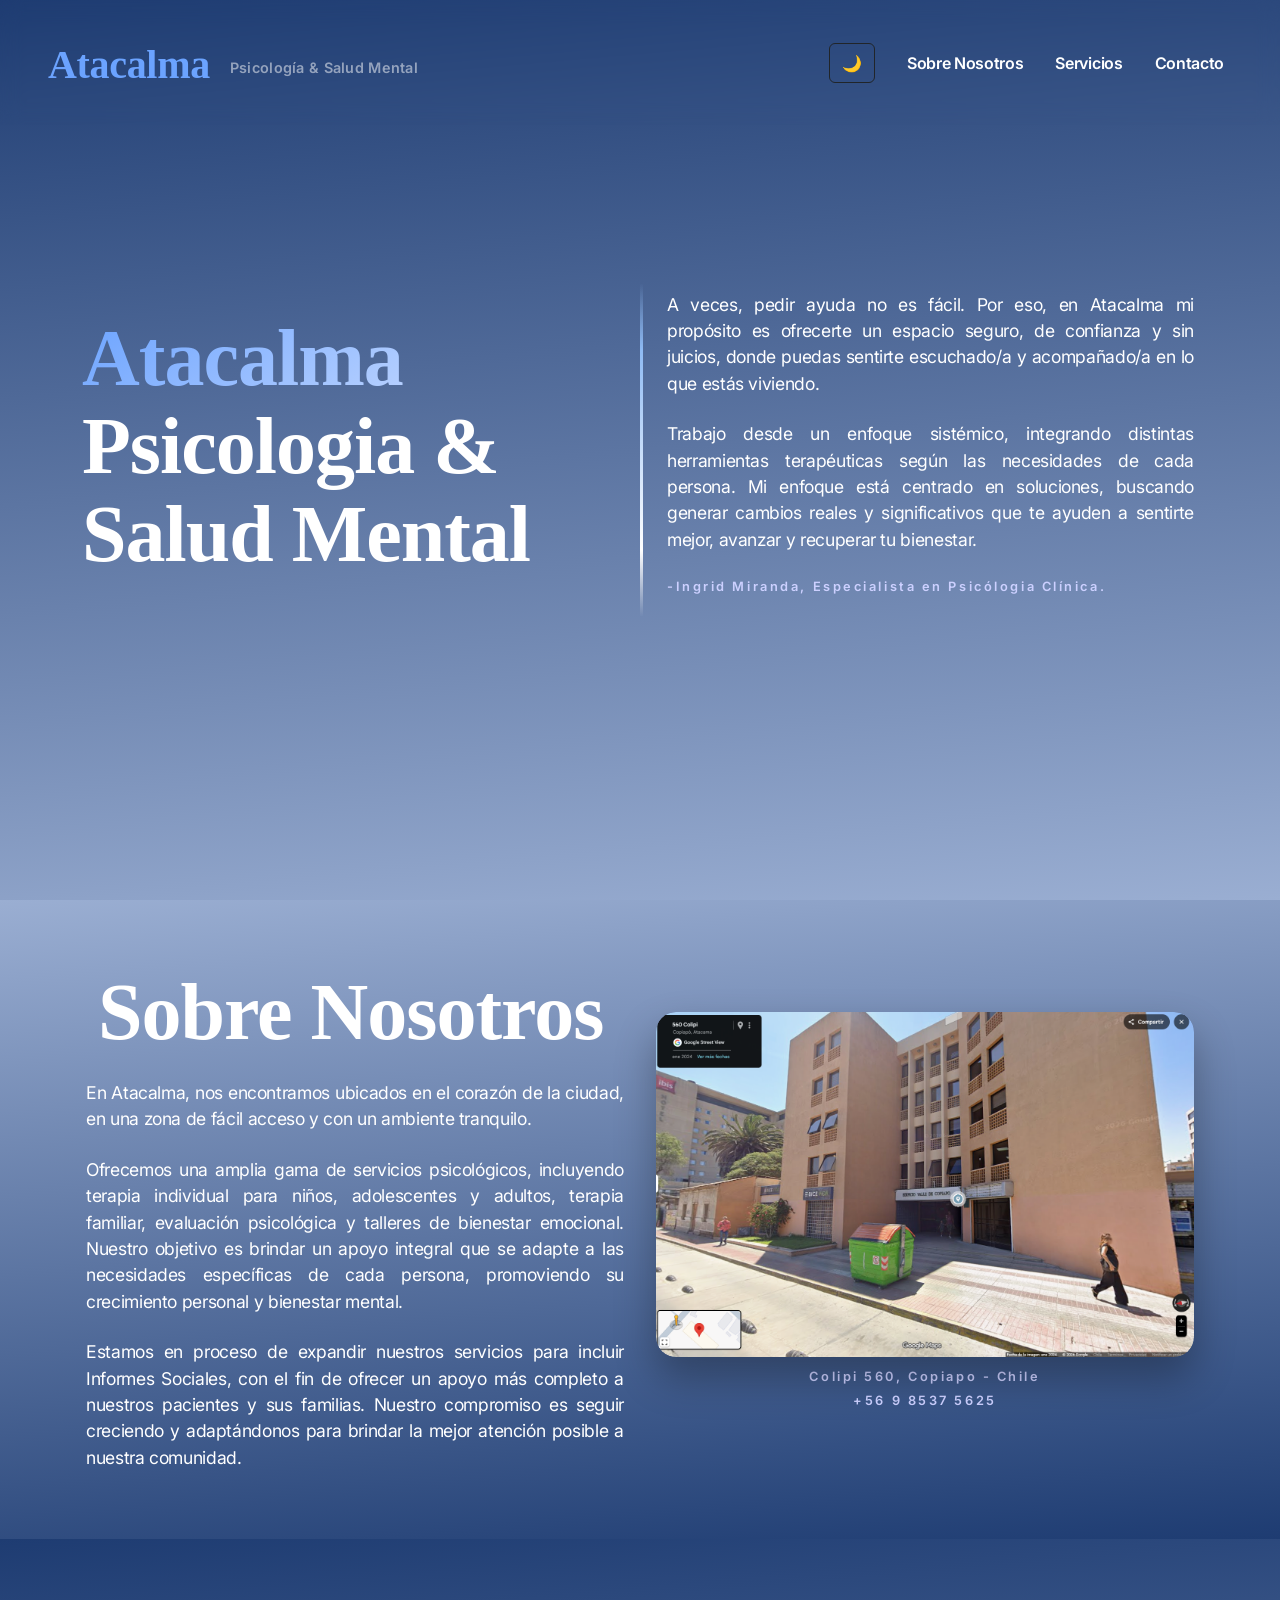
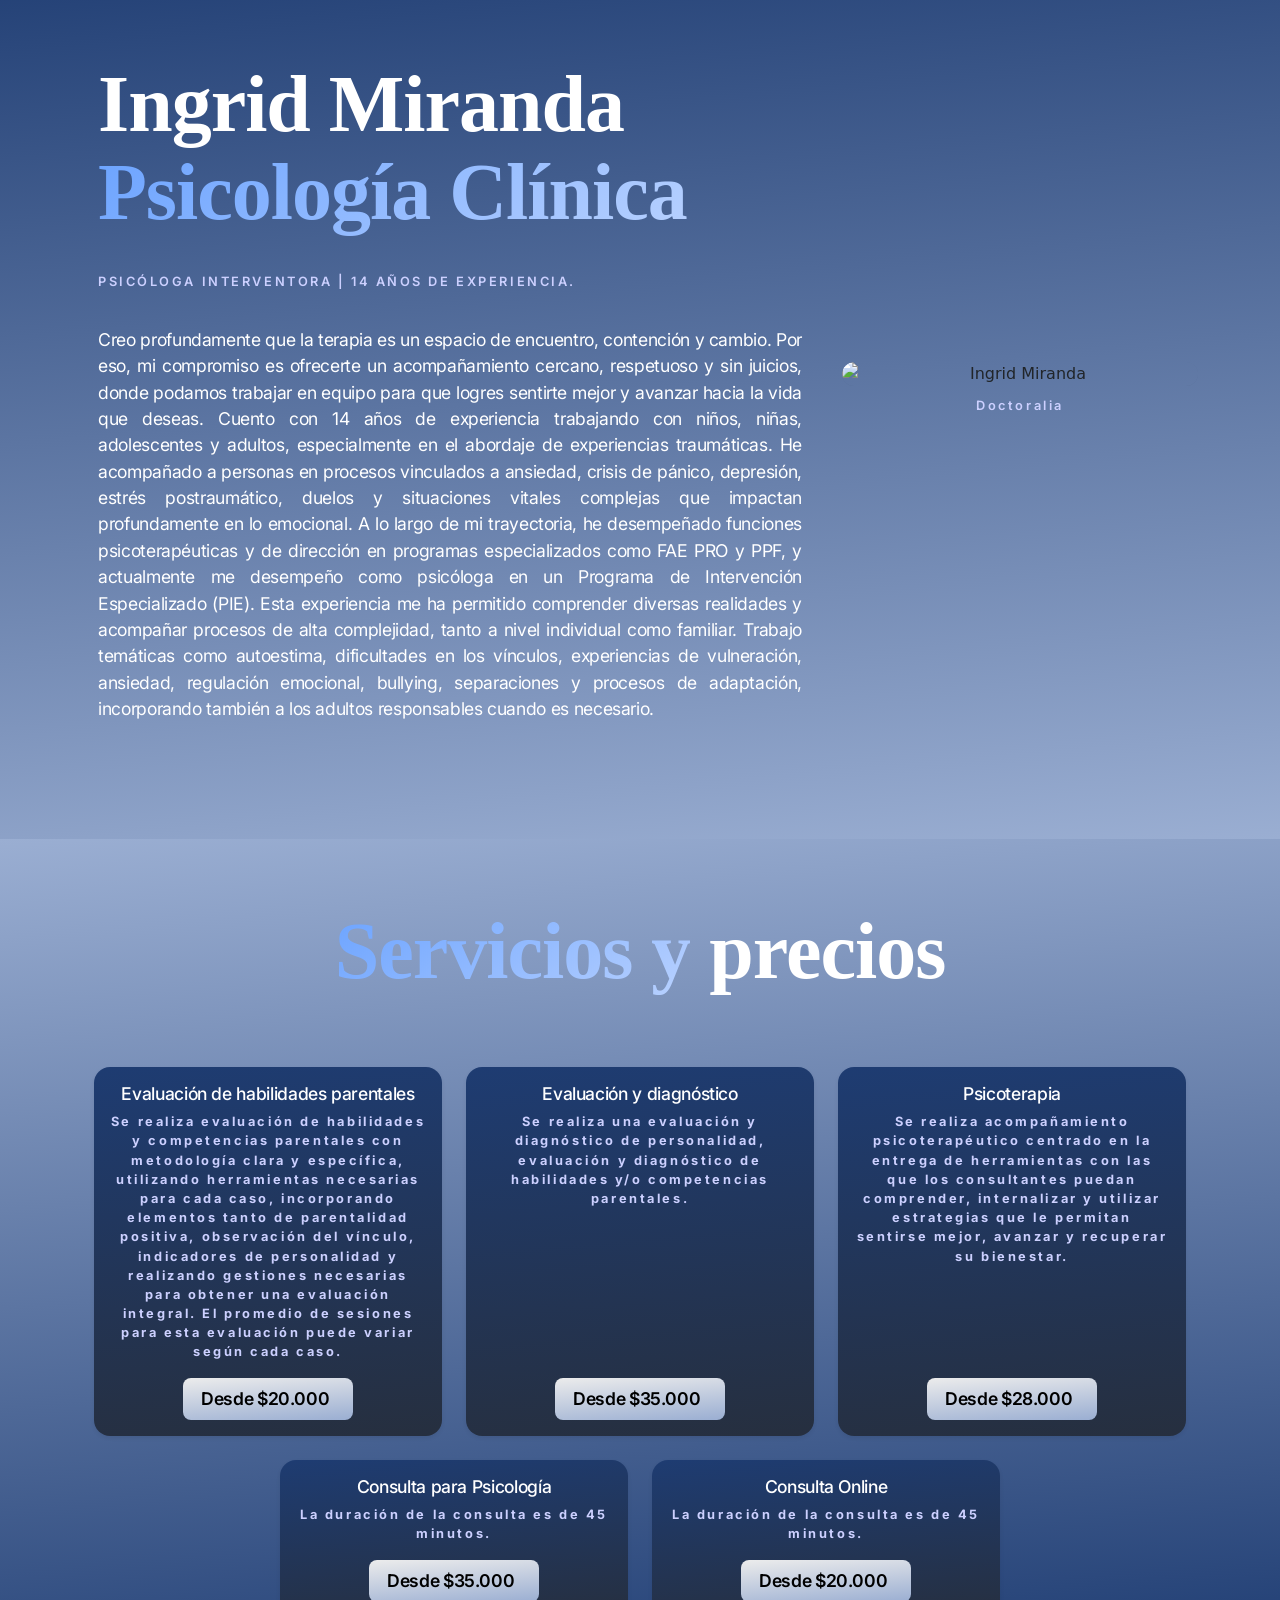
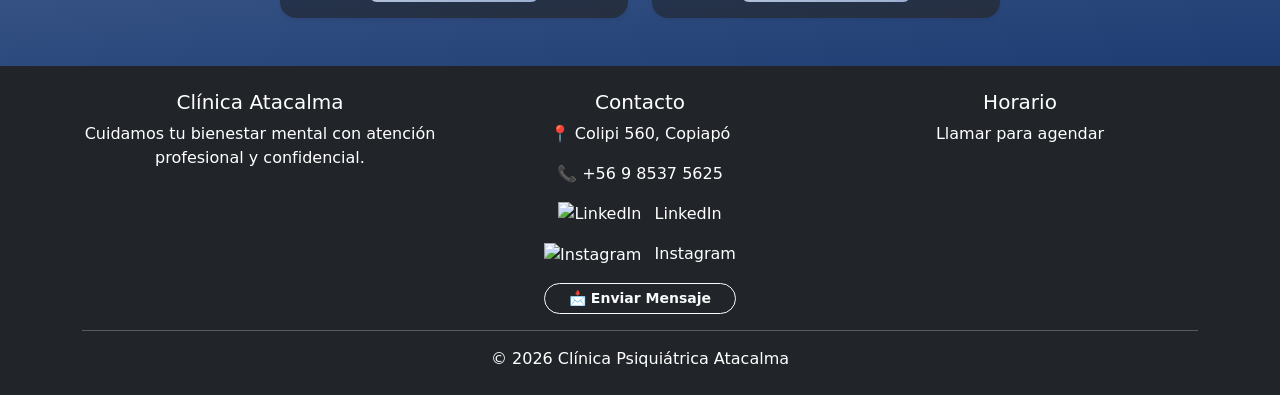
==== commit 0ab974d6: "Cambio formulario antes salia una ventana emergente, ahora es un pop up" ====
--- a/index.html
+++ b/index.html
@@ -17,6 +17,7 @@
     <script defer src="assets/js/script_cartas.js"></script>
     <script defer src="assets/js/script_tema.js"></script>
     <script defer src="assets/js/script_contacto_ventana.js"></script>
+    <script defer src="assets/js/script_contacto_validacion.js"></script>
 </head>
 
 <body id="fondo">
@@ -190,8 +191,10 @@
                         </a>
                     </p>
 
-                    <button id="btnAbrirContacto" class="btn btn-primary w-100 rounded-3 fw-bold">
-                        Contactanos
+                    <button class="btn btn-outline-light btn-sm fw-bold px-4 rounded-pill" 
+                            data-bs-toggle="modal" 
+                            data-bs-target="#contactoModal">
+                        📩 Enviar Mensaje
                     </button>
                 </article>
 
@@ -208,5 +211,41 @@
                 <p class="mb-0">&copy; 2026 Clínica Psiquiátrica Atacalma</p>
             </section>
         </div>
-    </footer></body>
+    </footer>
+  <div class="modal fade" id="contactoModal" tabindex="-1" aria-labelledby="contactoModalLabel" aria-hidden="true">
+    <div class="modal-dialog modal-dialog-centered">
+      <div class="modal-content text-dark"> <div class="modal-header">
+          <h5 class="modal-title fw-bold inter text-primary" id="contactoModalLabel">Formulario de Contacto</h5>
+          <button type="button" class="btn-close" data-bs-dismiss="modal" aria-label="Close"></button>
+        </div>
+        
+        <div class="modal-body">
+          <form id="contactForm" novalidate>
+              <div class="mb-3">
+                  <label for="nombre" class="form-label fw-bold">Nombre Completo</label>
+                  <input type="text" class="form-control" id="nombre" placeholder="Tu nombre">
+                  <div class="invalid-feedback" id="error-nombre"></div>
+              </div>
+
+              <div class="mb-3">
+                  <label for="email" class="form-label fw-bold">Correo Electrónico</label>
+                  <input type="email" class="form-control" id="email" placeholder="nombre@correo.com">
+                  <div class="invalid-feedback" id="error-email"></div>
+              </div>
+
+              <div class="mb-3">
+                  <label for="mensaje" class="form-label fw-bold">Mensaje o Consulta</label>
+                  <textarea class="form-control" id="mensaje" rows="4" placeholder="Escribe tu consulta aquí..."></textarea>
+                  <div class="invalid-feedback" id="error-mensaje"></div>
+              </div>
+
+              <button type="submit" class="btn btn-primary w-100 fw-bold py-2">Enviar Mensaje</button>
+          </form>
+        </div>
+
+      </div>
+    </div>
+  </div>
+  </body>
+
 </html>
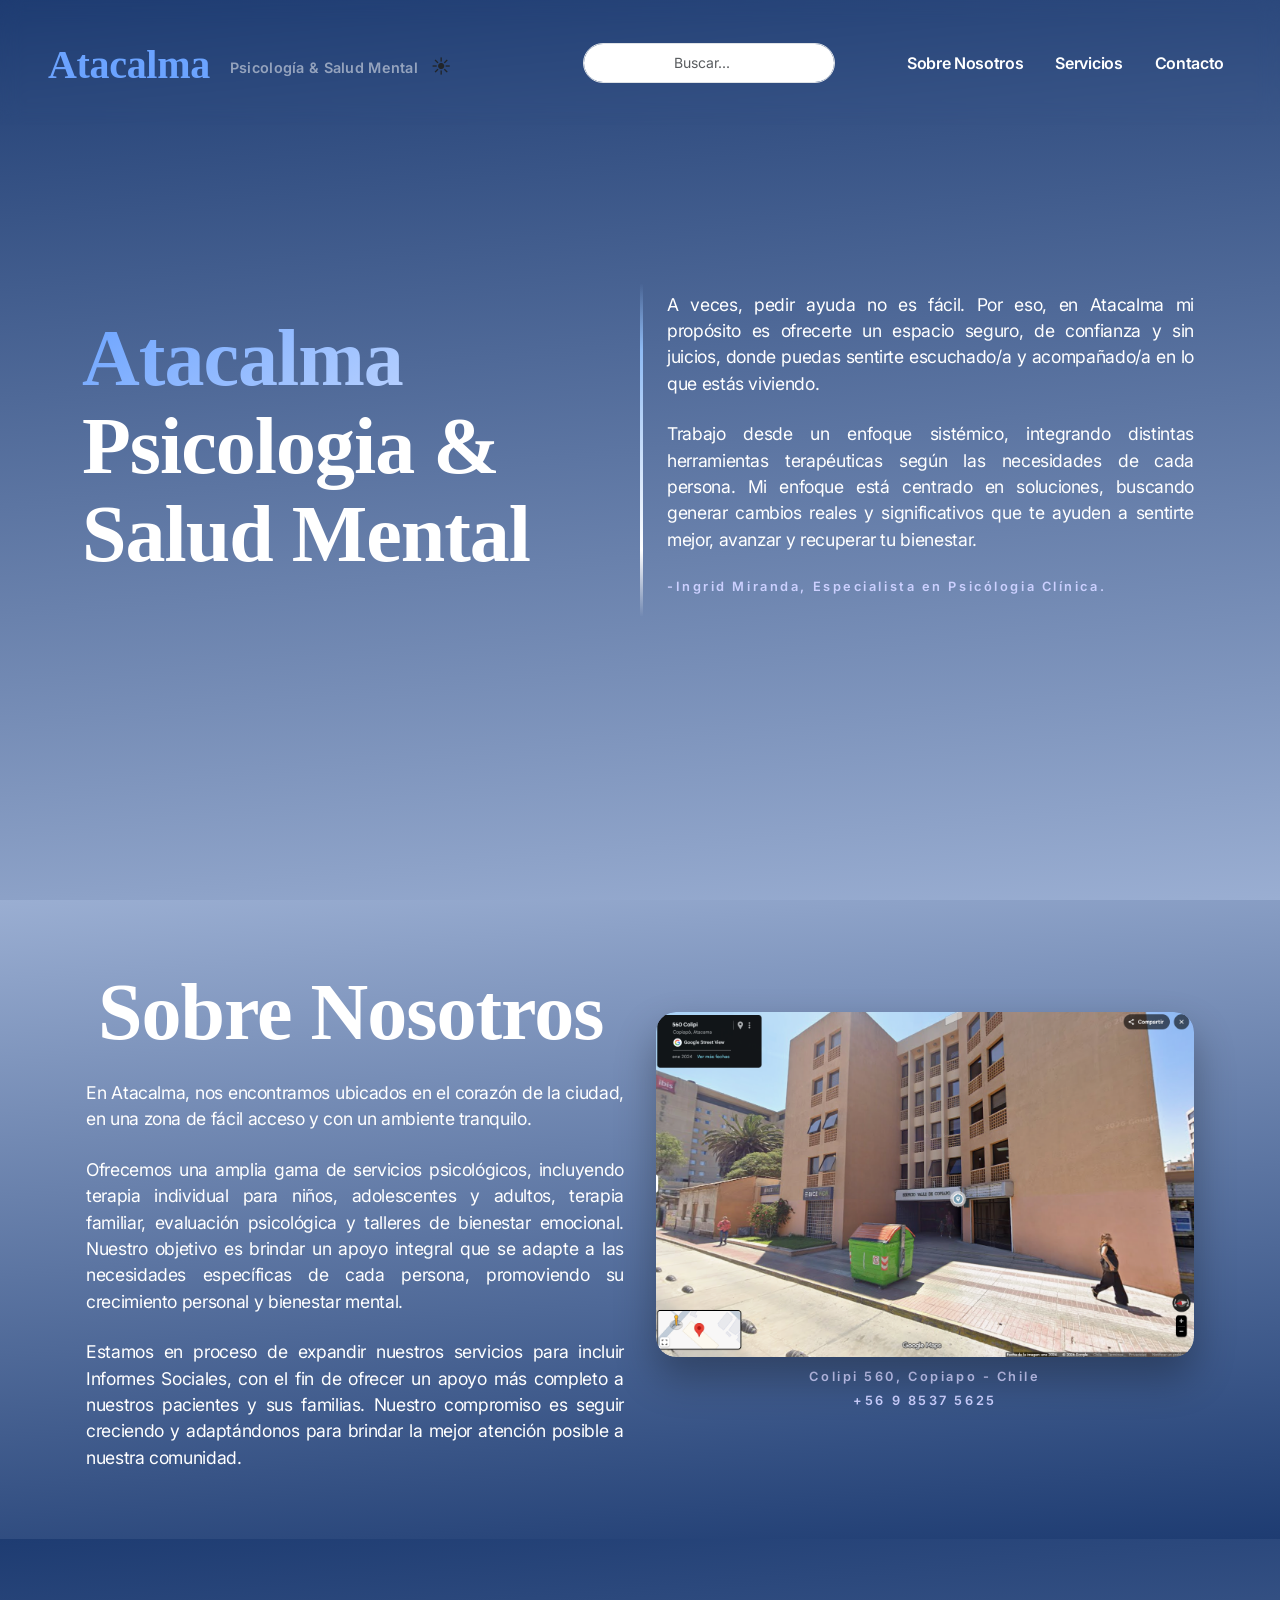
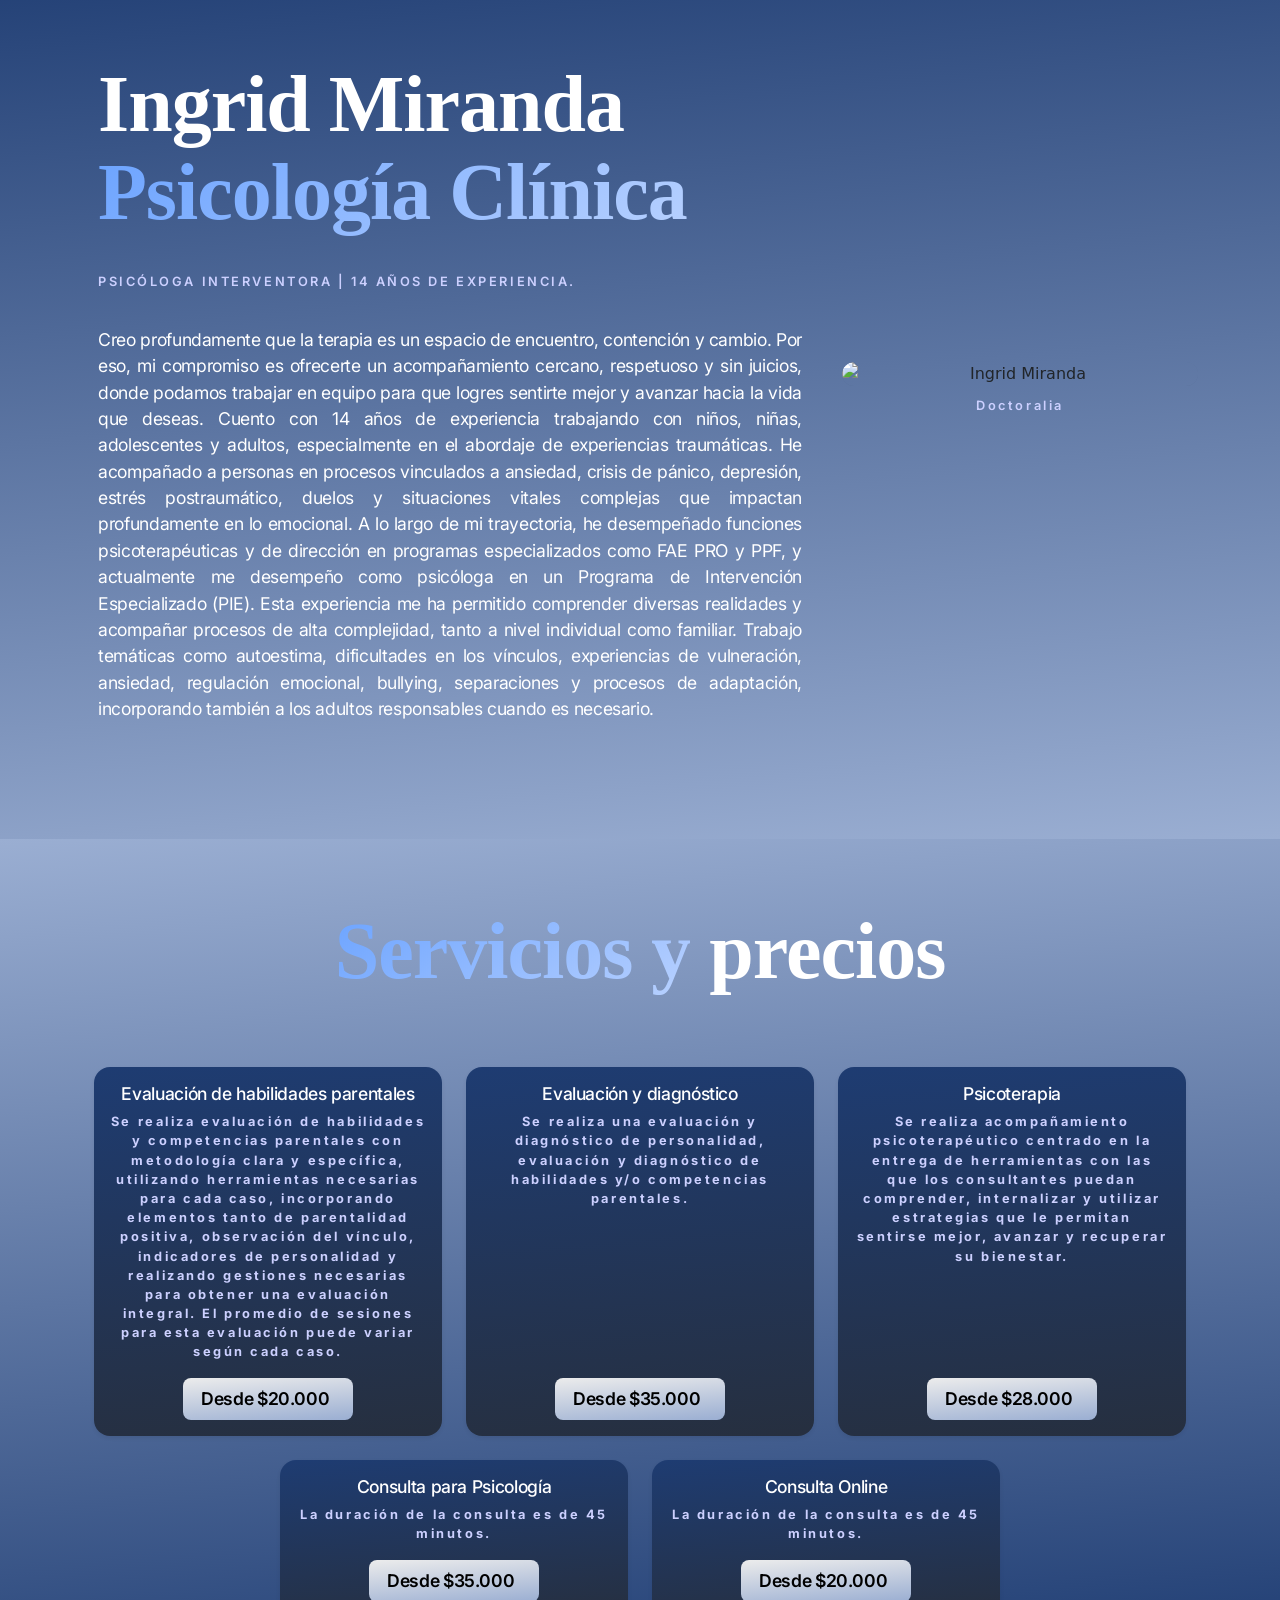
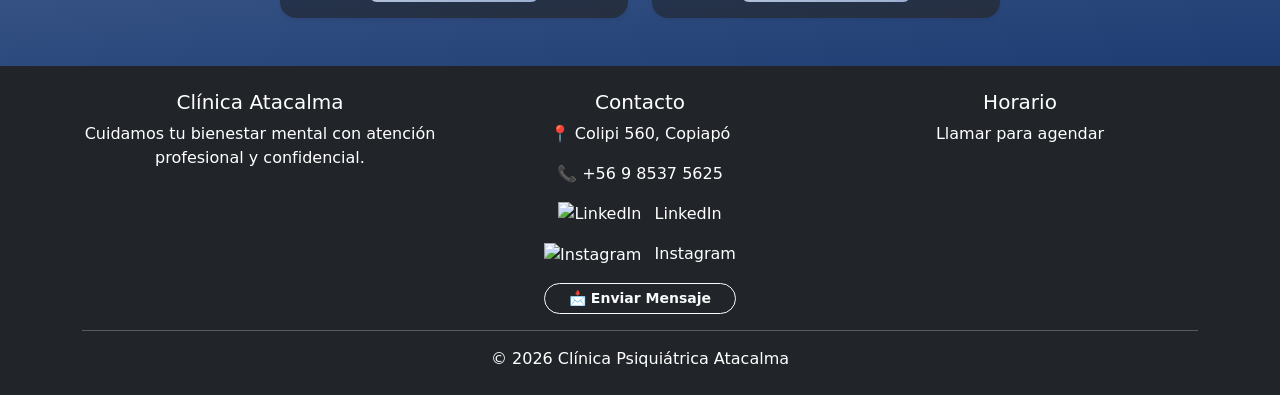
==== commit fb8fc46f: "Add navbar search and CSS theme icon Introduce a section search feature and refactor theme icon hand" ====
--- a/index.html
+++ b/index.html
@@ -18,25 +18,42 @@
     <script defer src="assets/js/script_tema.js"></script>
     <script defer src="assets/js/script_contacto_ventana.js"></script>
     <script defer src="assets/js/script_contacto_validacion.js"></script>
+    <script defer src="assets/js/script_busqueda.js"></script>
 </head>
 
 <body id="fondo">
 
     <nav class="navbar navbar-expand-lg fondoAzulGradiente2 fixed-top">
-        <a class="navbar-brand ps-5" href="#">Atacalma</a>
+      
+        <a class="navbar-brand  ps-5" href="#">Atacalma</a>
         <span class="navbar-text inter ps-1 text-white-50">Psicología & Salud Mental</span>
+
+        <button id="themeToggle" class="btn mt-2 me-0 " aria-label="Cambiar modo de color">
+              <span id="themeIcon"></span>
+        </button>
 
         <button class="me-2 navbar-toggler" type="button" id="menuToggle" aria-label="Toggle navigation">
             <span class="navbar-toggler-icon"></span>
-        </button>
-        
+        </button>    
+
         <div class="collapse navbar-collapse" id="navbarNav">
-          
-
-            <ul class="navbar-nav ms-auto pe-5">
-                <button id="themeToggle" class="btn btn-outline-dark ms-auto me-2" aria-label="Cambiar modo de color">
-                  <span id="themeIcon">🌙</span>
-                </button>
+
+            <ul class="col-12 navbar-nav ms-auto pe-5">
+
+                <!-- Buscador con data list-->
+
+                <div class="navbar-nav ms-auto pe-5" style="max-width: 300px; width: 100%;">
+                    <div class="input-group input-group-sm">
+                        <input type="search" id="buscadorSecciones" class="form-control bg- rounded-pill text-center" placeholder="Buscar..." list="opcionesSecciones" autocomplete="on">
+                    </div>
+      
+                    <datalist id="opcionesSecciones">
+                        <option value="Sobre Nosotros" href="#sobre-nosotros" data-url="#sobre-nosotros"> 
+                        <option value="Servicios y Precios" data-url="#servicios">
+                        <option value="Contacto y Horarios" data-url="#Contacto">
+                        <option value="Agendar Cita" data-url="#Contacto"> 
+                    </datalist>
+                </div>
 
                 <li class="nav-item">
                     <a class="nav-link ps-4" href="#sobre-nosotros">Sobre Nosotros</a>
@@ -47,8 +64,7 @@
                 <li class="nav-item">
                     <a class="nav-link ps-4" href="#Contacto">Contacto</a>
                 </li>
-            </ul>
-            
+            </ul>  
           
         </div>
     </nav>
@@ -212,6 +228,7 @@
             </section>
         </div>
     </footer>
+    
   <div class="modal fade" id="contactoModal" tabindex="-1" aria-labelledby="contactoModalLabel" aria-hidden="true">
     <div class="modal-dialog modal-dialog-centered">
       <div class="modal-content text-dark"> <div class="modal-header">
--- a/assets/css/style.css
+++ b/assets/css/style.css
@@ -391,4 +391,14 @@
 body.dark-mode .fondoAzulGradiente3 {
     /* Invertimos los mismos tonos oscuros para mantener la coherencia */
     background: linear-gradient(175deg, #1e293b 0%, #0f172a 100%) !important;
+}
+
+#themeIcon::after {
+    content: "☀️"; 
+    font-size: 1.2rem; /* Ajusta el tamaño a tu gusto */
+}
+
+/* Cuando el body tiene la clase .dark-mode, cambiamos el icono a un Sol */
+body.dark-mode #themeIcon::after {
+    content: "🌙"; 
 }
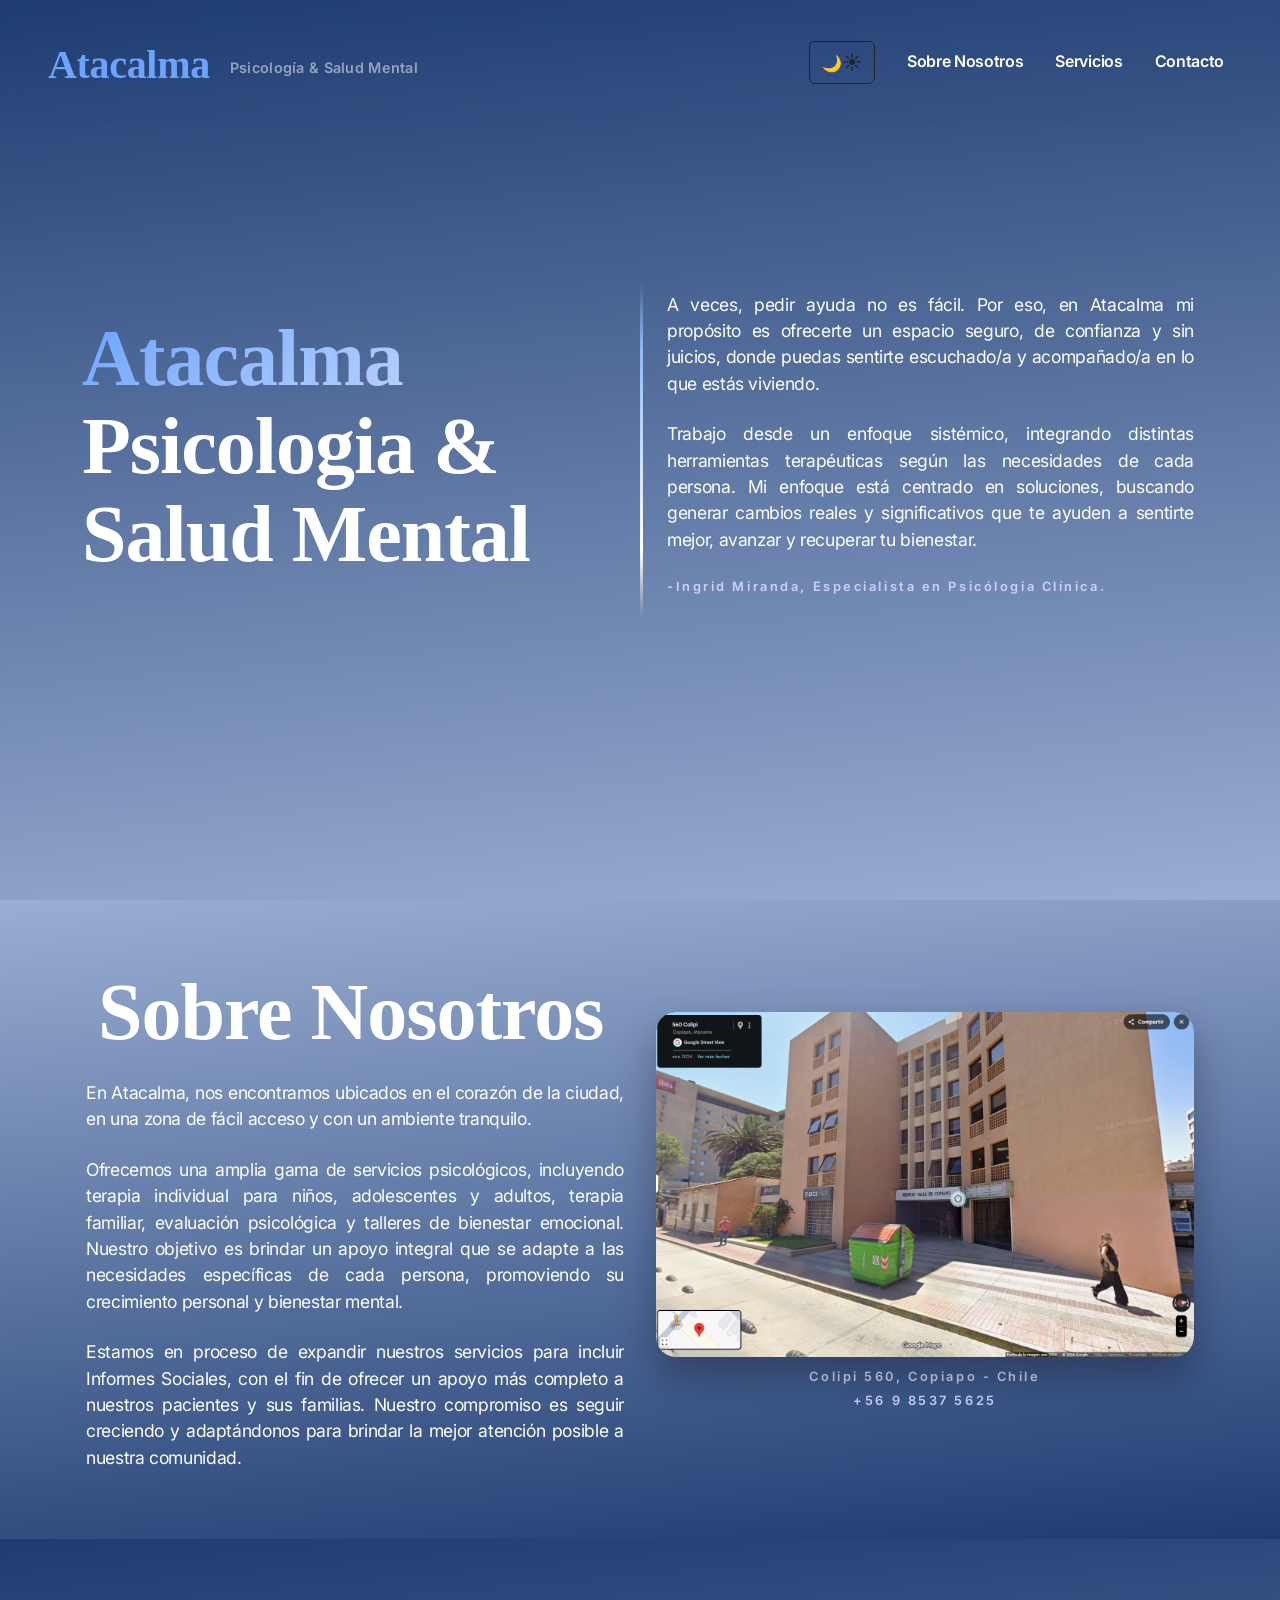
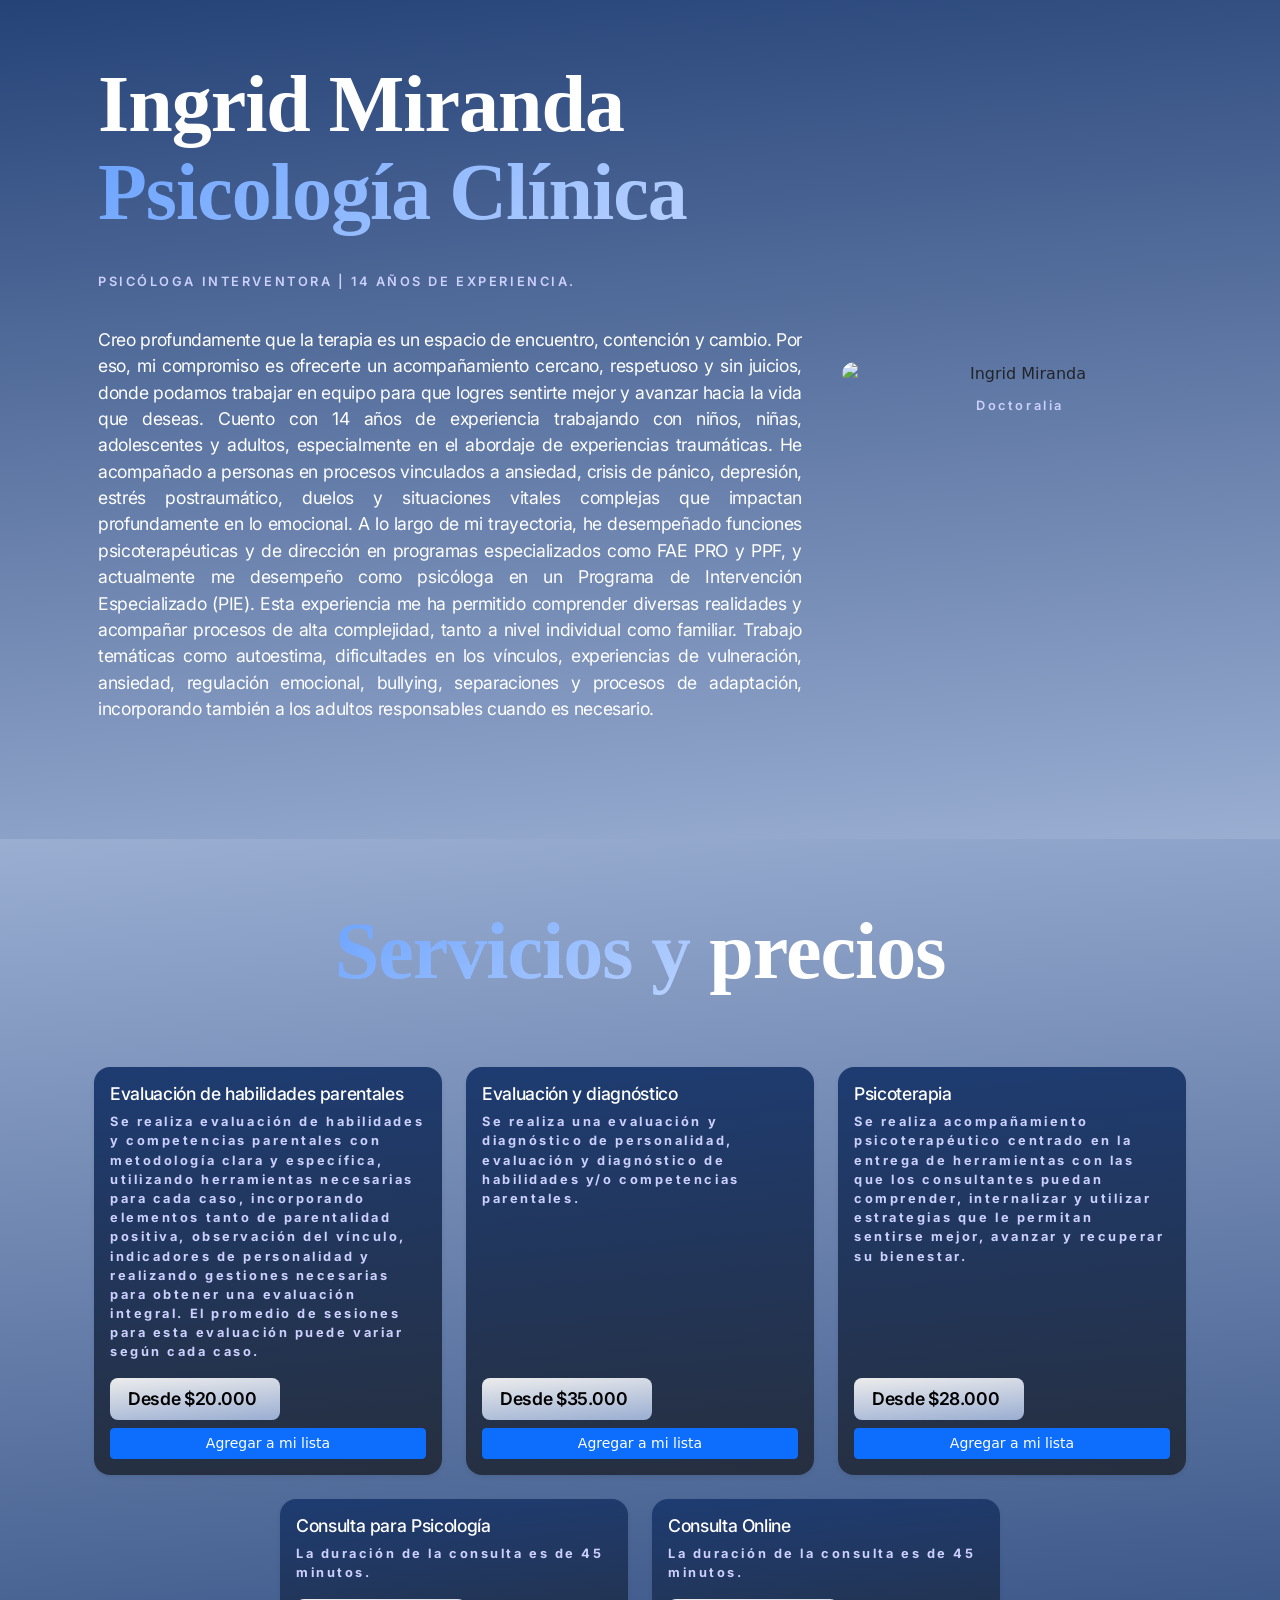
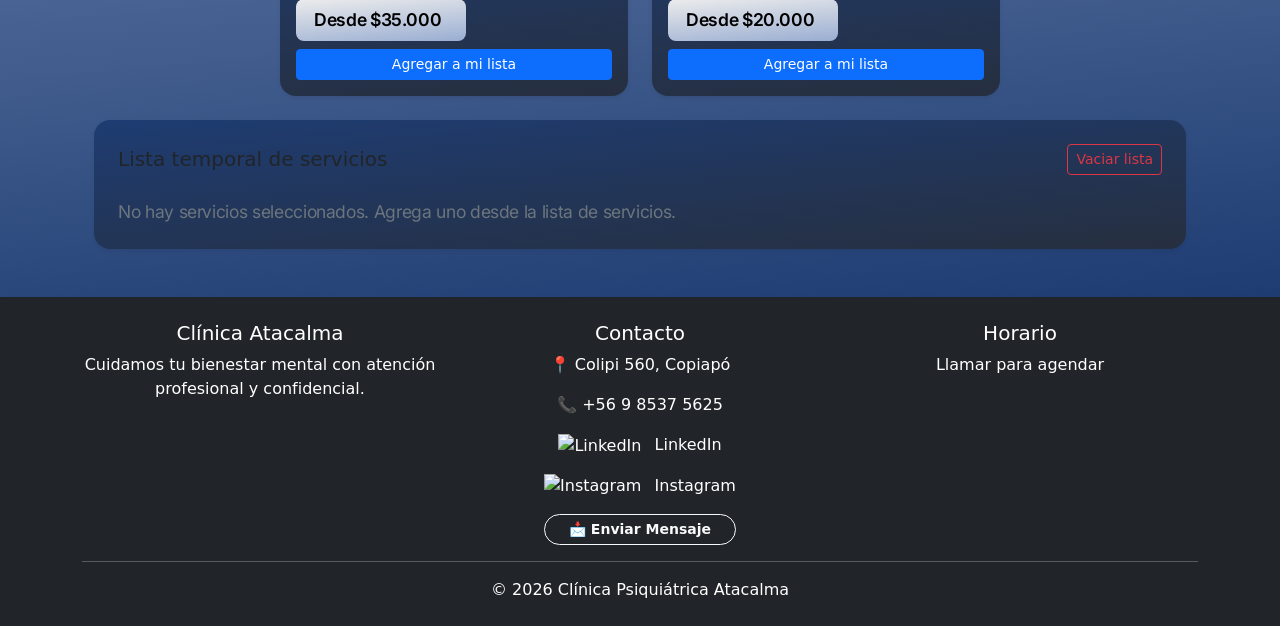
==== commit 48acb0eb: "carrito para almacenar pedidos Introduce un carrito temporal de servicios con almacenamiento en sesi" ====
--- a/index.html
+++ b/index.html
@@ -15,45 +15,29 @@
 
     <script defer src="assets/js/script_menu.js"></script>
     <script defer src="assets/js/script_cartas.js"></script>
+    <script defer src="assets/js/script_carrito.js"></script>
     <script defer src="assets/js/script_tema.js"></script>
     <script defer src="assets/js/script_contacto_ventana.js"></script>
     <script defer src="assets/js/script_contacto_validacion.js"></script>
-    <script defer src="assets/js/script_busqueda.js"></script>
 </head>
 
 <body id="fondo">
 
     <nav class="navbar navbar-expand-lg fondoAzulGradiente2 fixed-top">
-      
-        <a class="navbar-brand  ps-5" href="#">Atacalma</a>
+        <a class="navbar-brand ps-5" href="#">Atacalma</a>
         <span class="navbar-text inter ps-1 text-white-50">Psicología & Salud Mental</span>
-
-        <button id="themeToggle" class="btn mt-2 me-0 " aria-label="Cambiar modo de color">
-              <span id="themeIcon"></span>
-        </button>
 
         <button class="me-2 navbar-toggler" type="button" id="menuToggle" aria-label="Toggle navigation">
             <span class="navbar-toggler-icon"></span>
-        </button>    
-
+        </button>
+        
         <div class="collapse navbar-collapse" id="navbarNav">
-
-            <ul class="col-12 navbar-nav ms-auto pe-5">
-
-                <!-- Buscador con data list-->
-
-                <div class="navbar-nav ms-auto pe-5" style="max-width: 300px; width: 100%;">
-                    <div class="input-group input-group-sm">
-                        <input type="search" id="buscadorSecciones" class="form-control bg- rounded-pill text-center" placeholder="Buscar..." list="opcionesSecciones" autocomplete="on">
-                    </div>
-      
-                    <datalist id="opcionesSecciones">
-                        <option value="Sobre Nosotros" href="#sobre-nosotros" data-url="#sobre-nosotros"> 
-                        <option value="Servicios y Precios" data-url="#servicios">
-                        <option value="Contacto y Horarios" data-url="#Contacto">
-                        <option value="Agendar Cita" data-url="#Contacto"> 
-                    </datalist>
-                </div>
+          
+
+            <ul class="navbar-nav ms-auto pe-5">
+                <button id="themeToggle" class="btn btn-outline-dark ms-auto me-2" aria-label="Cambiar modo de color">
+                  <span id="themeIcon">🌙</span>
+                </button>
 
                 <li class="nav-item">
                     <a class="nav-link ps-4" href="#sobre-nosotros">Sobre Nosotros</a>
@@ -64,7 +48,8 @@
                 <li class="nav-item">
                     <a class="nav-link ps-4" href="#Contacto">Contacto</a>
                 </li>
-            </ul>  
+            </ul>
+            
           
         </div>
     </nav>
@@ -177,6 +162,21 @@
           
           <div class="row g-4 justify-content-center" id="contenedor-servicios">
               </div>
+
+          <div class="row mt-4">
+              <div class="col-12">
+                  <div class="card border-0 rounded-4 shadow-sm bg-white p-4">
+                      <div class="d-flex justify-content-between align-items-center mb-3">
+                          <h2 class="h5 mb-0">Lista temporal de servicios</h2>
+                          <button id="vaciar-carrito" type="button" class="btn btn-outline-danger btn-sm">Vaciar lista</button>
+                      </div>
+                      <div id="carrito-mensaje" class="small text-success mb-2"></div>
+                      <div id="carrito-servicios">
+                          <p class="descripcion text-secondary mb-0">No hay servicios seleccionados. Agrega uno desde la lista de servicios.</p>
+                      </div>
+                  </div>
+              </div>
+          </div>
 
         </div>
       </div>
@@ -228,7 +228,6 @@
             </section>
         </div>
     </footer>
-    
   <div class="modal fade" id="contactoModal" tabindex="-1" aria-labelledby="contactoModalLabel" aria-hidden="true">
     <div class="modal-dialog modal-dialog-centered">
       <div class="modal-content text-dark"> <div class="modal-header">
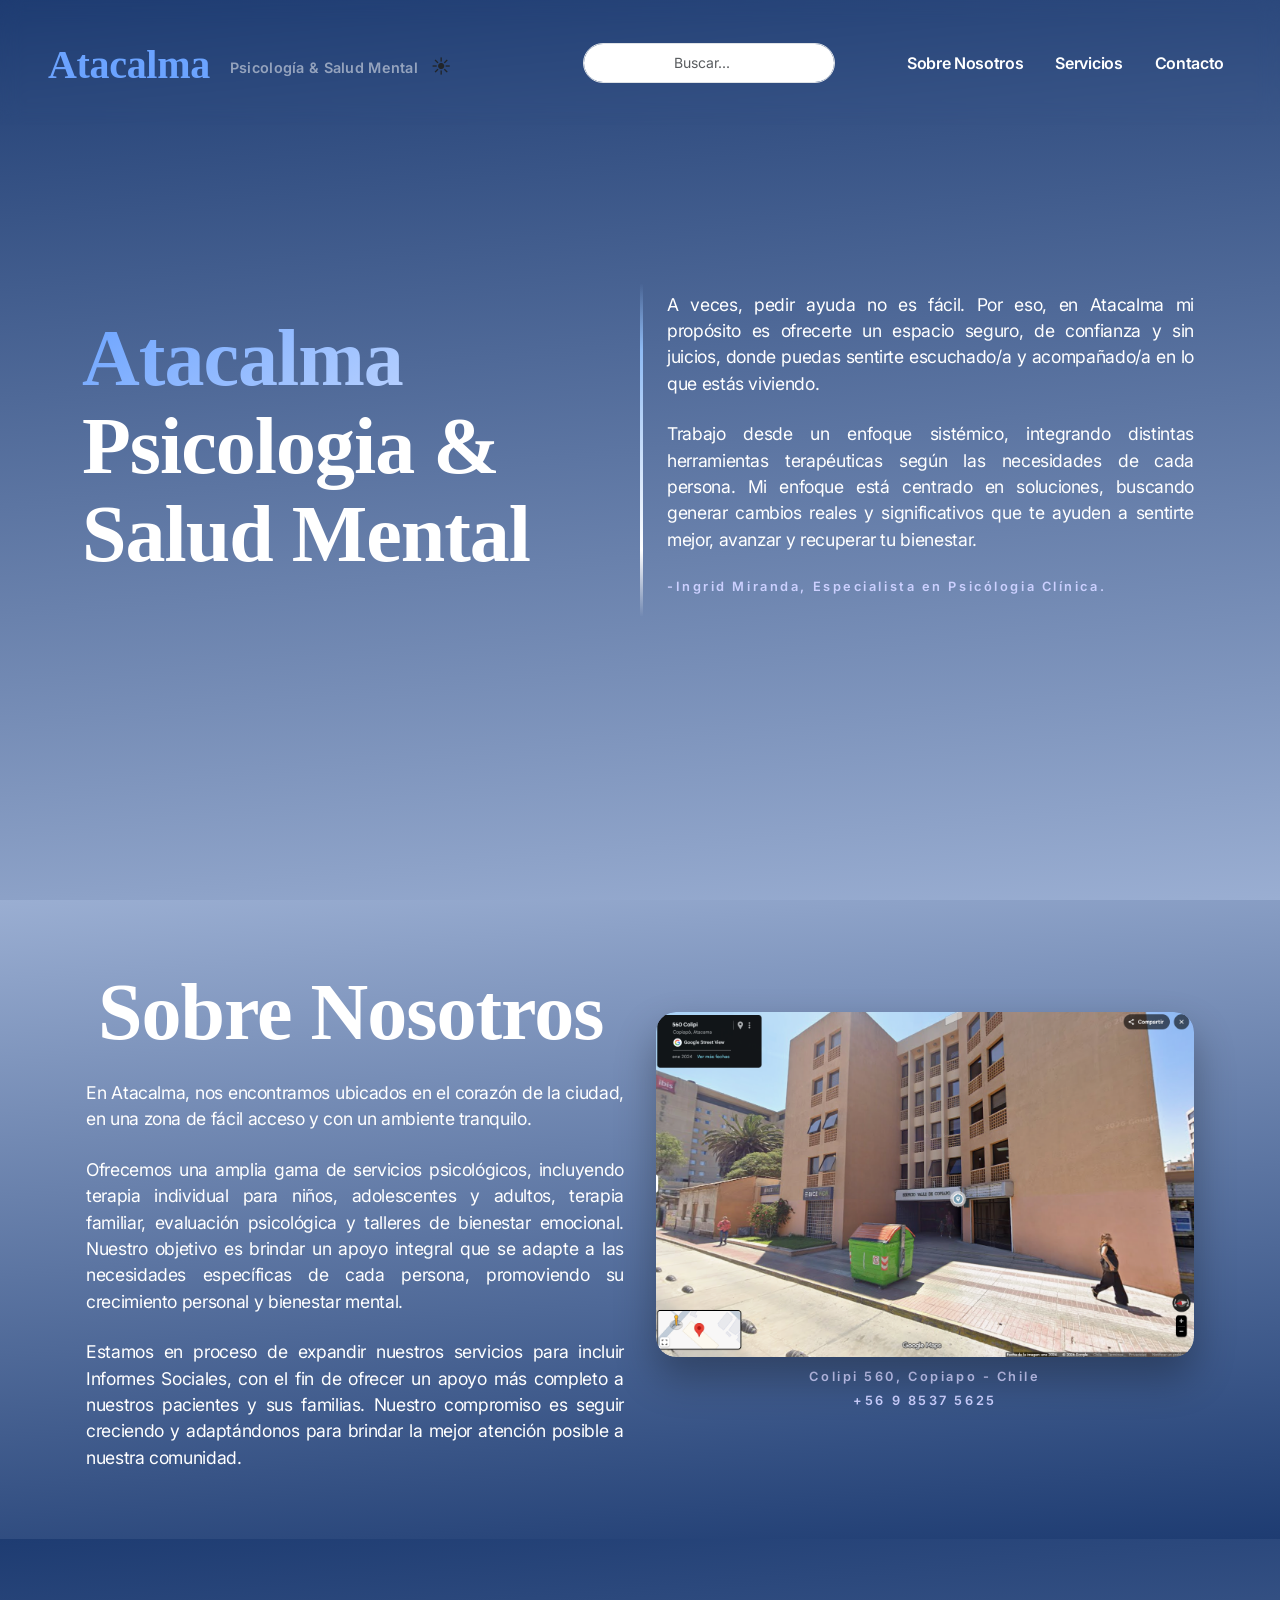
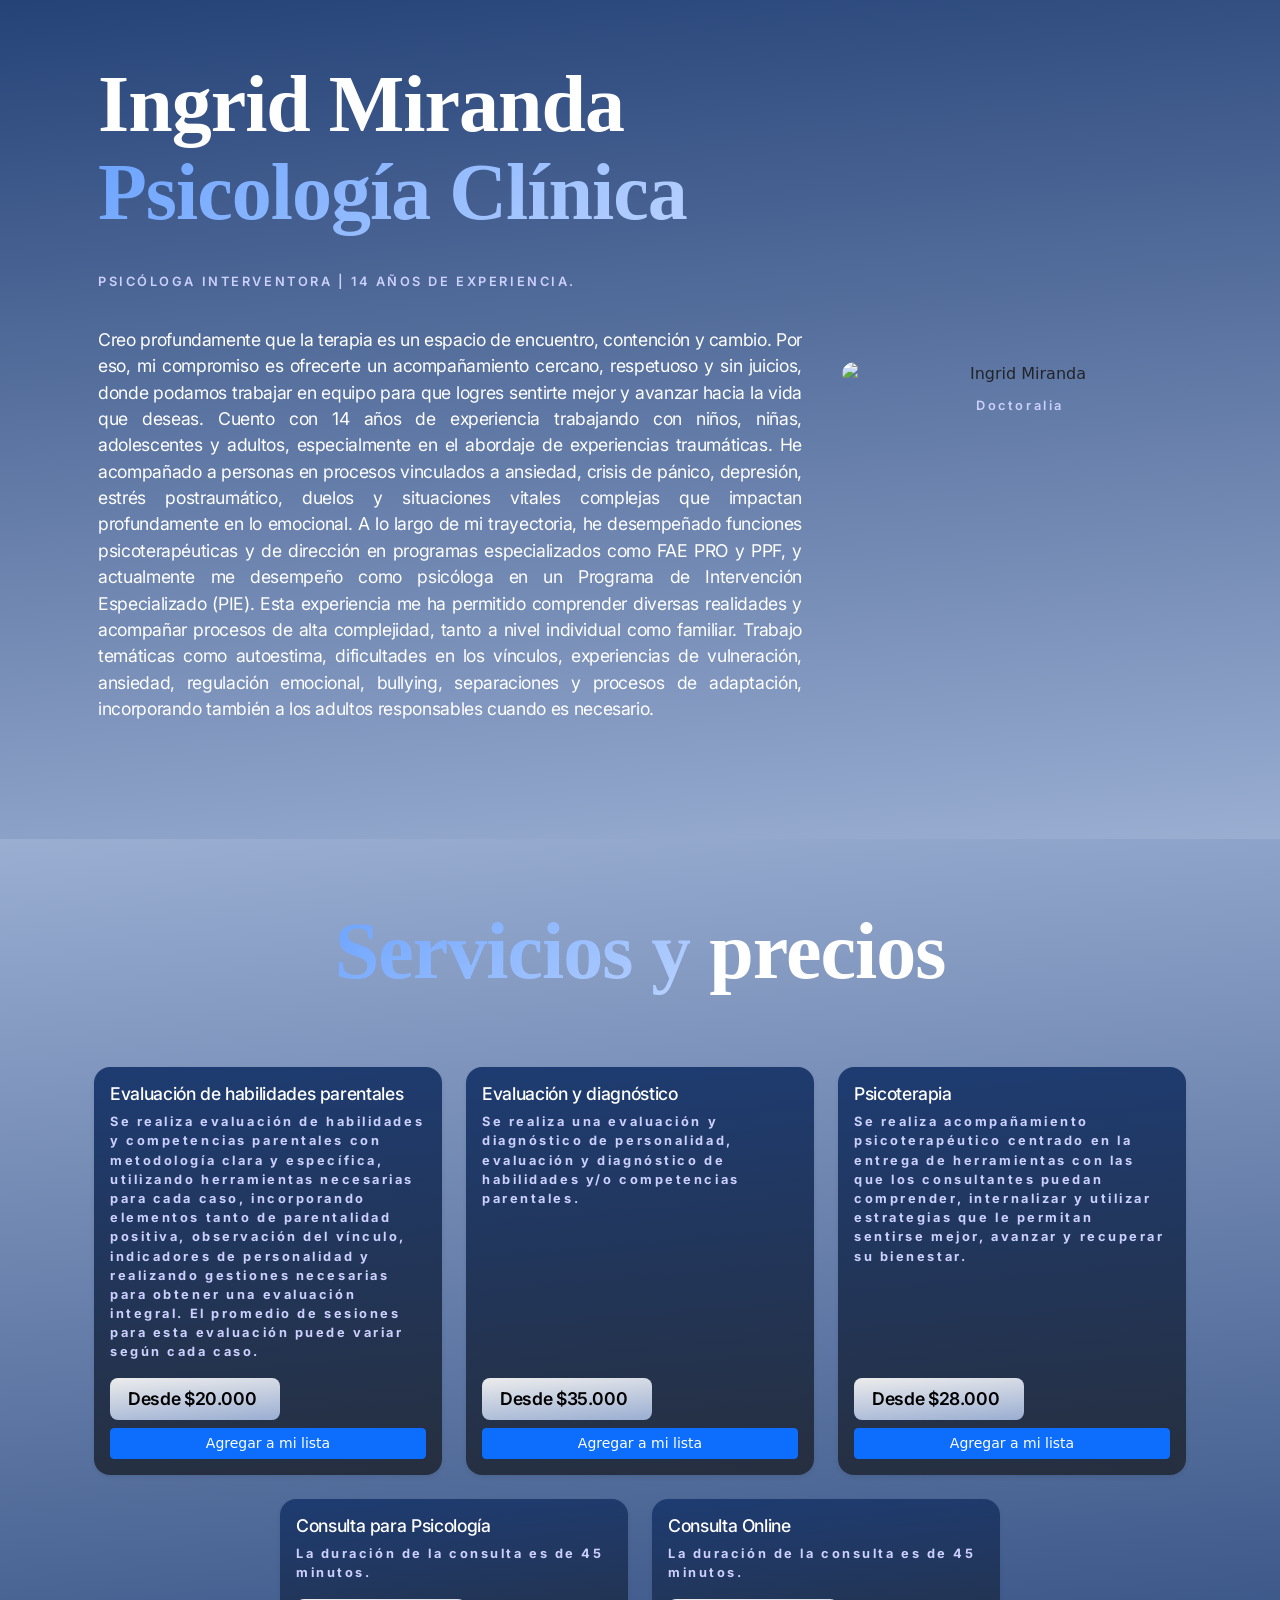
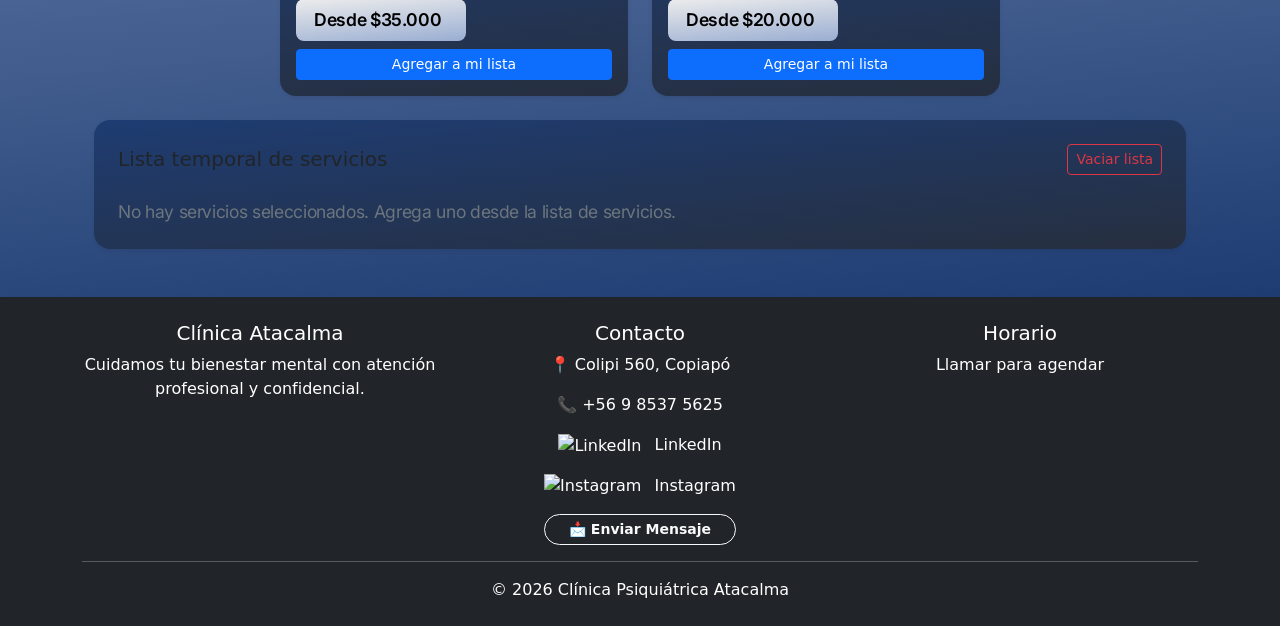
==== commit f7cb7c93: "Merge branch 'main' of https://github.com/n1enkew/Clinica-Psicologa-Atacalma" ====
--- a/index.html
+++ b/index.html
@@ -19,25 +19,42 @@
     <script defer src="assets/js/script_tema.js"></script>
     <script defer src="assets/js/script_contacto_ventana.js"></script>
     <script defer src="assets/js/script_contacto_validacion.js"></script>
+    <script defer src="assets/js/script_busqueda.js"></script>
 </head>
 
 <body id="fondo">
 
     <nav class="navbar navbar-expand-lg fondoAzulGradiente2 fixed-top">
-        <a class="navbar-brand ps-5" href="#">Atacalma</a>
+      
+        <a class="navbar-brand  ps-5" href="#">Atacalma</a>
         <span class="navbar-text inter ps-1 text-white-50">Psicología & Salud Mental</span>
+
+        <button id="themeToggle" class="btn mt-2 me-0 " aria-label="Cambiar modo de color">
+              <span id="themeIcon"></span>
+        </button>
 
         <button class="me-2 navbar-toggler" type="button" id="menuToggle" aria-label="Toggle navigation">
             <span class="navbar-toggler-icon"></span>
-        </button>
-        
+        </button>    
+
         <div class="collapse navbar-collapse" id="navbarNav">
-          
-
-            <ul class="navbar-nav ms-auto pe-5">
-                <button id="themeToggle" class="btn btn-outline-dark ms-auto me-2" aria-label="Cambiar modo de color">
-                  <span id="themeIcon">🌙</span>
-                </button>
+
+            <ul class="col-12 navbar-nav ms-auto pe-5">
+
+                <!-- Buscador con data list-->
+
+                <div class="navbar-nav ms-auto pe-5" style="max-width: 300px; width: 100%;">
+                    <div class="input-group input-group-sm">
+                        <input type="search" id="buscadorSecciones" class="form-control bg- rounded-pill text-center" placeholder="Buscar..." list="opcionesSecciones" autocomplete="on">
+                    </div>
+      
+                    <datalist id="opcionesSecciones">
+                        <option value="Sobre Nosotros" href="#sobre-nosotros" data-url="#sobre-nosotros"> 
+                        <option value="Servicios y Precios" data-url="#servicios">
+                        <option value="Contacto y Horarios" data-url="#Contacto">
+                        <option value="Agendar Cita" data-url="#Contacto"> 
+                    </datalist>
+                </div>
 
                 <li class="nav-item">
                     <a class="nav-link ps-4" href="#sobre-nosotros">Sobre Nosotros</a>
@@ -48,8 +65,7 @@
                 <li class="nav-item">
                     <a class="nav-link ps-4" href="#Contacto">Contacto</a>
                 </li>
-            </ul>
-            
+            </ul>  
           
         </div>
     </nav>
@@ -228,6 +244,7 @@
             </section>
         </div>
     </footer>
+    
   <div class="modal fade" id="contactoModal" tabindex="-1" aria-labelledby="contactoModalLabel" aria-hidden="true">
     <div class="modal-dialog modal-dialog-centered">
       <div class="modal-content text-dark"> <div class="modal-header">
